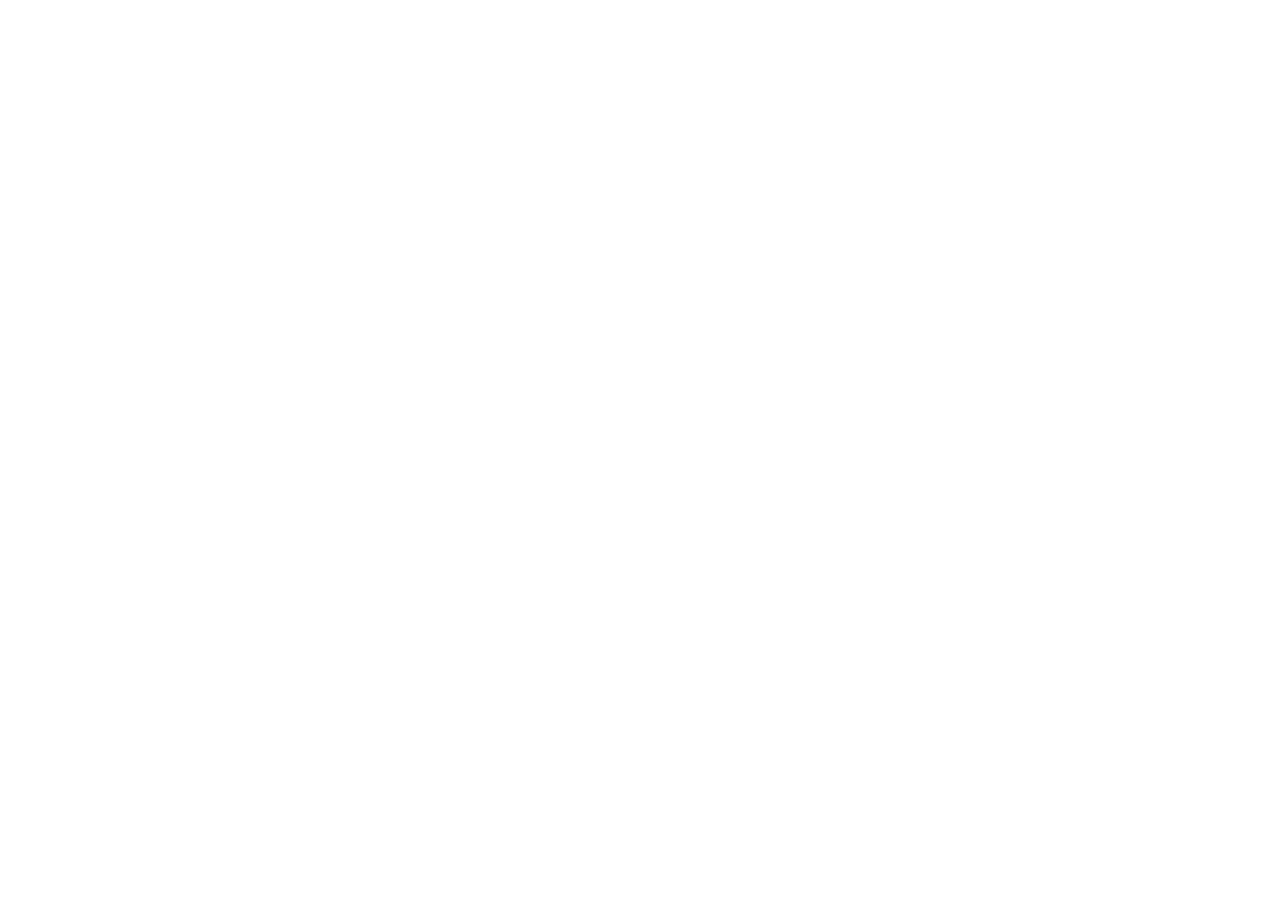
==== index.html @ 76082931 "init project" ====
<!DOCTYPE html>
<html lang="en">
<head>
    <meta charset="UTF-8">
    <meta http-equiv="X-UA-Compatible" content="IE=edge">
    <meta name="viewport" content="width=device-width, initial-scale=1.0">
    <title>Document</title>
</head>
<body>
    
</body>
</html>
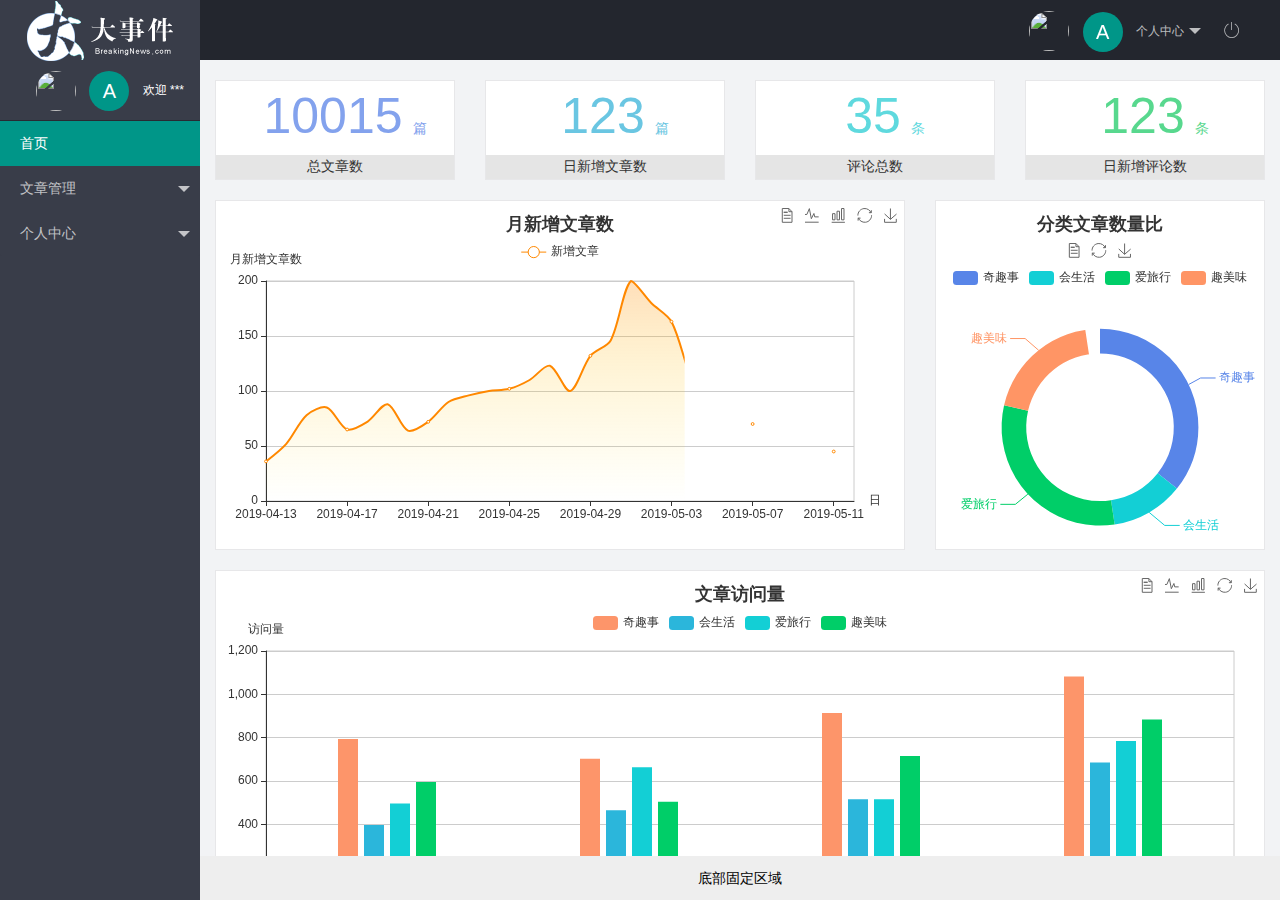
==== commit e62275a7: "完成了主页功能" ====
--- a/index.html
+++ b/index.html
@@ -5,8 +5,105 @@
     <meta http-equiv="X-UA-Compatible" content="IE=edge">
     <meta name="viewport" content="width=device-width, initial-scale=1.0">
     <title>Document</title>
+    <link rel="stylesheet" href="./assets/lib/layui/css/layui.css">
+    <link rel="stylesheet" href="./assets/css/index.css">
+    <link rel="stylesheet" href="./assets/fonts/iconfont.css">
 </head>
 <body>
-    
-</body>
+    <div class="layui-layout layui-layout-admin">
+      <div class="layui-header">
+        <div class="layui-logo layui-hide-xs layui-bg-black">
+            <img src="./assets/images/logo.png" alt="">
+        </div>
+        <!-- 头部区域（可配合layui 已有的水平导航） -->
+        <ul class="layui-nav layui-layout-left">
+            <dl class="layui-nav-child">
+              <dd><a href="">menu 11</a></dd>
+              <dd><a href="">menu 22</a></dd>
+              <dd><a href="">menu 33</a></dd>
+            </dl>
+          </li>
+        </ul>
+        <ul class="layui-nav layui-layout-right">
+          <li class="layui-nav-item layui-hide layui-show-md-inline-block">
+            <a href="javascript:;" class="userinfo">
+                <img src="//tva1.sinaimg.cn/crop.0.0.118.118.180/5db11ff4gw1e77d3nqrv8j203b03cweg.jpg" class="layui-nav-img" />
+                <span class="text-avatar">A</span>
+                个人中心
+              </a>
+            <dl class="layui-nav-child">
+              <dd><a href="">基本资料</a></dd>
+              <dd><a href="">更换头像</a></dd>
+              <dd><a href="">重置密码</a></dd>
+            </dl>
+          </li>
+          <li class="layui-nav-item" lay-header-event="menuRight" lay-unselect>
+            <a href="javascript:;" id="tuichu">
+              <i class="iconfont icon-tuichu"></i>
+            </a>
+          </li>
+        </ul>
+      </div>
+      
+      <div class="layui-side layui-bg-black">
+        <div class="layui-side-scroll">
+            <div class="userinfo">
+                <img src="//tva1.sinaimg.cn/crop.0.0.118.118.180/5db11ff4gw1e77d3nqrv8j203b03cweg.jpg" class="layui-nav-img" />
+                <span class="text-avatar">A</span>
+                <span id="welcome">欢迎 ***</span>
+            </div>
+          <!-- 左侧导航区域（可配合layui已有的垂直导航） -->
+          <ul class="layui-nav layui-nav-tree" lay-shrink="all">
+            <li class="layui-nav-item layui-nav-itemed">
+            <li class="layui-nav-item layui-this"><a href="./home/dashboard.html" target="fm">首页</a></li>
+            </li>
+            <li class="layui-nav-item">
+              <a href="javascript:;">文章管理</a>
+              <dl class="layui-nav-child">
+                <dd><a href="javascript:;"><i class="layui-icon layui-icon-form
+                    "></i> 文章类别</a></dd>
+                <dd><a href="javascript:;"><i class="layui-icon layui-icon-list"></i> 文章列表</a></dd>
+                <dd><a href="javascript:;"><i class="layui-icon layui-icon-release
+                    "></i> 发布文章</a></dd>
+              </dl>
+            </li>
+            <li class="layui-nav-item">
+                <a href="javascript:;">个人中心</a>
+                <dl class="layui-nav-child">
+                  <dd><a href="javascript:;"><i class="layui-icon layui-icon-table
+                    "></i> 基本资料</a></dd>
+                  <dd><a href="javascript:;"><i class="layui-icon layui-icon-face-smile
+                    "></i> 更换头像</a></dd>
+                  <dd><a href="javascript:;"><i class="layui-icon layui-icon-rate-solid
+                    "></i> 重置密码</a></dd>
+                </dl>
+              </li>
+          </ul>
+        </div>
+      </div>
+      
+      <div class="layui-body">
+        <!-- 内容主体区域 -->
+        <iframe name="fm" src="/home/dashboard.html" frameborder="0"></iframe>
+      </div>
+      
+      <div class="layui-footer">
+        <!-- 底部固定区域 -->
+        底部固定区域
+      </div>
+    </div>
+    <script src="./assets/lib/layui/layui.all.js"></script>
+    <script>
+    //JS 
+    layui.use(['element', 'layer', 'util'], function(){
+      var element = layui.element
+      ,layer = layui.layer
+      ,util = layui.util
+      ,$ = layui.$;
+    });
+    </script>
+    <script src="./assets/lib/jquery.js"></script>
+    <script src="./assets/js/baseapi.js"></script>
+    <script src="./assets/js/index.js"></script>
+    </body>
 </html>--- a/assets/lib/layui/css/layui.css
+++ b/assets/lib/layui/css/layui.css
@@ -0,0 +1,5573 @@
+/** layui-v2.5.5 MIT License By https://www.layui.com */
+.layui-inline,
+img {
+    display: inline-block;
+    vertical-align: middle
+}
+
+h1,
+h2,
+h3,
+h4,
+h5,
+h6 {
+    font-weight: 400
+}
+
+.layui-edge,
+.layui-header,
+.layui-inline,
+.layui-main {
+    position: relative
+}
+
+.layui-body,
+.layui-edge,
+.layui-elip {
+    overflow: hidden
+}
+
+.layui-btn,
+.layui-edge,
+.layui-inline,
+img {
+    vertical-align: middle
+}
+
+.layui-btn,
+.layui-disabled,
+.layui-icon,
+.layui-unselect {
+    -moz-user-select: none;
+    -webkit-user-select: none;
+    -ms-user-select: none
+}
+
+.layui-elip,
+.layui-form-checkbox span,
+.layui-form-pane .layui-form-label {
+    text-overflow: ellipsis;
+    white-space: nowrap
+}
+
+.layui-breadcrumb,
+.layui-tree-btnGroup {
+    visibility: hidden
+}
+
+blockquote,
+body,
+button,
+dd,
+div,
+dl,
+dt,
+form,
+h1,
+h2,
+h3,
+h4,
+h5,
+h6,
+input,
+li,
+ol,
+p,
+pre,
+td,
+textarea,
+th,
+ul {
+    margin: 0;
+    padding: 0;
+    -webkit-tap-highlight-color: rgba(0, 0, 0, 0)
+}
+
+a:active,
+a:hover {
+    outline: 0
+}
+
+img {
+    border: none
+}
+
+li {
+    list-style: none
+}
+
+table {
+    border-collapse: collapse;
+    border-spacing: 0
+}
+
+h4,
+h5,
+h6 {
+    font-size: 100%
+}
+
+button,
+input,
+optgroup,
+option,
+select,
+textarea {
+    font-family: inherit;
+    font-size: inherit;
+    font-style: inherit;
+    font-weight: inherit;
+    outline: 0
+}
+
+pre {
+    white-space: pre-wrap;
+    white-space: -moz-pre-wrap;
+    white-space: -pre-wrap;
+    white-space: -o-pre-wrap;
+    word-wrap: break-word
+}
+
+body {
+    line-height: 24px;
+    font: 14px Helvetica Neue, Helvetica, PingFang SC, Tahoma, Arial, sans-serif
+}
+
+hr {
+    height: 1px;
+    margin: 10px 0;
+    border: 0;
+    clear: both
+}
+
+a {
+    color: #333;
+    text-decoration: none
+}
+
+a:hover {
+    color: #777
+}
+
+a cite {
+    font-style: normal;
+    *cursor: pointer
+}
+
+.layui-border-box,
+.layui-border-box * {
+    box-sizing: border-box
+}
+
+.layui-box,
+.layui-box * {
+    box-sizing: content-box
+}
+
+.layui-clear {
+    clear: both;
+    *zoom: 1
+}
+
+.layui-clear:after {
+    content: '\20';
+    clear: both;
+    *zoom: 1;
+    display: block;
+    height: 0
+}
+
+.layui-inline {
+    *display: inline;
+    *zoom: 1
+}
+
+.layui-edge {
+    display: inline-block;
+    width: 0;
+    height: 0;
+    border-width: 6px;
+    border-style: dashed;
+    border-color: transparent
+}
+
+.layui-edge-top {
+    top: -4px;
+    border-bottom-color: #999;
+    border-bottom-style: solid
+}
+
+.layui-edge-right {
+    border-left-color: #999;
+    border-left-style: solid
+}
+
+.layui-edge-bottom {
+    top: 2px;
+    border-top-color: #999;
+    border-top-style: solid
+}
+
+.layui-edge-left {
+    border-right-color: #999;
+    border-right-style: solid
+}
+
+.layui-disabled,
+.layui-disabled:hover {
+    color: #d2d2d2 !important;
+    cursor: not-allowed !important
+}
+
+.layui-circle {
+    border-radius: 100%
+}
+
+.layui-show {
+    display: block !important
+}
+
+.layui-hide {
+    display: none !important
+}
+
+@font-face {
+    font-family: layui-icon;
+    src: url(../font/iconfont.eot?v=250);
+    src: url(../font/iconfont.eot?v=250#iefix) format('embedded-opentype'), url(../font/iconfont.woff2?v=250) format('woff2'), url(../font/iconfont.woff?v=250) format('woff'), url(../font/iconfont.ttf?v=250) format('truetype'), url(../font/iconfont.svg?v=250#layui-icon) format('svg')
+}
+
+.layui-icon {
+    font-family: layui-icon !important;
+    font-size: 16px;
+    font-style: normal;
+    -webkit-font-smoothing: antialiased;
+    -moz-osx-font-smoothing: grayscale
+}
+
+.layui-icon-reply-fill:before {
+    content: "\e611"
+}
+
+.layui-icon-set-fill:before {
+    content: "\e614"
+}
+
+.layui-icon-menu-fill:before {
+    content: "\e60f"
+}
+
+.layui-icon-search:before {
+    content: "\e615"
+}
+
+.layui-icon-share:before {
+    content: "\e641"
+}
+
+.layui-icon-set-sm:before {
+    content: "\e620"
+}
+
+.layui-icon-engine:before {
+    content: "\e628"
+}
+
+.layui-icon-close:before {
+    content: "\1006"
+}
+
+.layui-icon-close-fill:before {
+    content: "\1007"
+}
+
+.layui-icon-chart-screen:before {
+    content: "\e629"
+}
+
+.layui-icon-star:before {
+    content: "\e600"
+}
+
+.layui-icon-circle-dot:before {
+    content: "\e617"
+}
+
+.layui-icon-chat:before {
+    content: "\e606"
+}
+
+.layui-icon-release:before {
+    content: "\e609"
+}
+
+.layui-icon-list:before {
+    content: "\e60a"
+}
+
+.layui-icon-chart:before {
+    content: "\e62c"
+}
+
+.layui-icon-ok-circle:before {
+    content: "\1005"
+}
+
+.layui-icon-layim-theme:before {
+    content: "\e61b"
+}
+
+.layui-icon-table:before {
+    content: "\e62d"
+}
+
+.layui-icon-right:before {
+    content: "\e602"
+}
+
+.layui-icon-left:before {
+    content: "\e603"
+}
+
+.layui-icon-cart-simple:before {
+    content: "\e698"
+}
+
+.layui-icon-face-cry:before {
+    content: "\e69c"
+}
+
+.layui-icon-face-smile:before {
+    content: "\e6af"
+}
+
+.layui-icon-survey:before {
+    content: "\e6b2"
+}
+
+.layui-icon-tree:before {
+    content: "\e62e"
+}
+
+.layui-icon-upload-circle:before {
+    content: "\e62f"
+}
+
+.layui-icon-add-circle:before {
+    content: "\e61f"
+}
+
+.layui-icon-download-circle:before {
+    content: "\e601"
+}
+
+.layui-icon-templeate-1:before {
+    content: "\e630"
+}
+
+.layui-icon-util:before {
+    content: "\e631"
+}
+
+.layui-icon-face-surprised:before {
+    content: "\e664"
+}
+
+.layui-icon-edit:before {
+    content: "\e642"
+}
+
+.layui-icon-speaker:before {
+    content: "\e645"
+}
+
+.layui-icon-down:before {
+    content: "\e61a"
+}
+
+.layui-icon-file:before {
+    content: "\e621"
+}
+
+.layui-icon-layouts:before {
+    content: "\e632"
+}
+
+.layui-icon-rate-half:before {
+    content: "\e6c9"
+}
+
+.layui-icon-add-circle-fine:before {
+    content: "\e608"
+}
+
+.layui-icon-prev-circle:before {
+    content: "\e633"
+}
+
+.layui-icon-read:before {
+    content: "\e705"
+}
+
+.layui-icon-404:before {
+    content: "\e61c"
+}
+
+.layui-icon-carousel:before {
+    content: "\e634"
+}
+
+.layui-icon-help:before {
+    content: "\e607"
+}
+
+.layui-icon-code-circle:before {
+    content: "\e635"
+}
+
+.layui-icon-water:before {
+    content: "\e636"
+}
+
+.layui-icon-username:before {
+    content: "\e66f"
+}
+
+.layui-icon-find-fill:before {
+    content: "\e670"
+}
+
+.layui-icon-about:before {
+    content: "\e60b"
+}
+
+.layui-icon-location:before {
+    content: "\e715"
+}
+
+.layui-icon-up:before {
+    content: "\e619"
+}
+
+.layui-icon-pause:before {
+    content: "\e651"
+}
+
+.layui-icon-date:before {
+    content: "\e637"
+}
+
+.layui-icon-layim-uploadfile:before {
+    content: "\e61d"
+}
+
+.layui-icon-delete:before {
+    content: "\e640"
+}
+
+.layui-icon-play:before {
+    content: "\e652"
+}
+
+.layui-icon-top:before {
+    content: "\e604"
+}
+
+.layui-icon-friends:before {
+    content: "\e612"
+}
+
+.layui-icon-refresh-3:before {
+    content: "\e9aa"
+}
+
+.layui-icon-ok:before {
+    content: "\e605"
+}
+
+.layui-icon-layer:before {
+    content: "\e638"
+}
+
+.layui-icon-face-smile-fine:before {
+    content: "\e60c"
+}
+
+.layui-icon-dollar:before {
+    content: "\e659"
+}
+
+.layui-icon-group:before {
+    content: "\e613"
+}
+
+.layui-icon-layim-download:before {
+    content: "\e61e"
+}
+
+.layui-icon-picture-fine:before {
+    content: "\e60d"
+}
+
+.layui-icon-link:before {
+    content: "\e64c"
+}
+
+.layui-icon-diamond:before {
+    content: "\e735"
+}
+
+.layui-icon-log:before {
+    content: "\e60e"
+}
+
+.layui-icon-rate-solid:before {
+    content: "\e67a"
+}
+
+.layui-icon-fonts-del:before {
+    content: "\e64f"
+}
+
+.layui-icon-unlink:before {
+    content: "\e64d"
+}
+
+.layui-icon-fonts-clear:before {
+    content: "\e639"
+}
+
+.layui-icon-triangle-r:before {
+    content: "\e623"
+}
+
+.layui-icon-circle:before {
+    content: "\e63f"
+}
+
+.layui-icon-radio:before {
+    content: "\e643"
+}
+
+.layui-icon-align-center:before {
+    content: "\e647"
+}
+
+.layui-icon-align-right:before {
+    content: "\e648"
+}
+
+.layui-icon-align-left:before {
+    content: "\e649"
+}
+
+.layui-icon-loading-1:before {
+    content: "\e63e"
+}
+
+.layui-icon-return:before {
+    content: "\e65c"
+}
+
+.layui-icon-fonts-strong:before {
+    content: "\e62b"
+}
+
+.layui-icon-upload:before {
+    content: "\e67c"
+}
+
+.layui-icon-dialogue:before {
+    content: "\e63a"
+}
+
+.layui-icon-video:before {
+    content: "\e6ed"
+}
+
+.layui-icon-headset:before {
+    content: "\e6fc"
+}
+
+.layui-icon-cellphone-fine:before {
+    content: "\e63b"
+}
+
+.layui-icon-add-1:before {
+    content: "\e654"
+}
+
+.layui-icon-face-smile-b:before {
+    content: "\e650"
+}
+
+.layui-icon-fonts-html:before {
+    content: "\e64b"
+}
+
+.layui-icon-form:before {
+    content: "\e63c"
+}
+
+.layui-icon-cart:before {
+    content: "\e657"
+}
+
+.layui-icon-camera-fill:before {
+    content: "\e65d"
+}
+
+.layui-icon-tabs:before {
+    content: "\e62a"
+}
+
+.layui-icon-fonts-code:before {
+    content: "\e64e"
+}
+
+.layui-icon-fire:before {
+    content: "\e756"
+}
+
+.layui-icon-set:before {
+    content: "\e716"
+}
+
+.layui-icon-fonts-u:before {
+    content: "\e646"
+}
+
+.layui-icon-triangle-d:before {
+    content: "\e625"
+}
+
+.layui-icon-tips:before {
+    content: "\e702"
+}
+
+.layui-icon-picture:before {
+    content: "\e64a"
+}
+
+.layui-icon-more-vertical:before {
+    content: "\e671"
+}
+
+.layui-icon-flag:before {
+    content: "\e66c"
+}
+
+.layui-icon-loading:before {
+    content: "\e63d"
+}
+
+.layui-icon-fonts-i:before {
+    content: "\e644"
+}
+
+.layui-icon-refresh-1:before {
+    content: "\e666"
+}
+
+.layui-icon-rmb:before {
+    content: "\e65e"
+}
+
+.layui-icon-home:before {
+    content: "\e68e"
+}
+
+.layui-icon-user:before {
+    content: "\e770"
+}
+
+.layui-icon-notice:before {
+    content: "\e667"
+}
+
+.layui-icon-login-weibo:before {
+    content: "\e675"
+}
+
+.layui-icon-voice:before {
+    content: "\e688"
+}
+
+.layui-icon-upload-drag:before {
+    content: "\e681"
+}
+
+.layui-icon-login-qq:before {
+    content: "\e676"
+}
+
+.layui-icon-snowflake:before {
+    content: "\e6b1"
+}
+
+.layui-icon-file-b:before {
+    content: "\e655"
+}
+
+.layui-icon-template:before {
+    content: "\e663"
+}
+
+.layui-icon-auz:before {
+    content: "\e672"
+}
+
+.layui-icon-console:before {
+    content: "\e665"
+}
+
+.layui-icon-app:before {
+    content: "\e653"
+}
+
+.layui-icon-prev:before {
+    content: "\e65a"
+}
+
+.layui-icon-website:before {
+    content: "\e7ae"
+}
+
+.layui-icon-next:before {
+    content: "\e65b"
+}
+
+.layui-icon-component:before {
+    content: "\e857"
+}
+
+.layui-icon-more:before {
+    content: "\e65f"
+}
+
+.layui-icon-login-wechat:before {
+    content: "\e677"
+}
+
+.layui-icon-shrink-right:before {
+    content: "\e668"
+}
+
+.layui-icon-spread-left:before {
+    content: "\e66b"
+}
+
+.layui-icon-camera:before {
+    content: "\e660"
+}
+
+.layui-icon-note:before {
+    content: "\e66e"
+}
+
+.layui-icon-refresh:before {
+    content: "\e669"
+}
+
+.layui-icon-female:before {
+    content: "\e661"
+}
+
+.layui-icon-male:before {
+    content: "\e662"
+}
+
+.layui-icon-password:before {
+    content: "\e673"
+}
+
+.layui-icon-senior:before {
+    content: "\e674"
+}
+
+.layui-icon-theme:before {
+    content: "\e66a"
+}
+
+.layui-icon-tread:before {
+    content: "\e6c5"
+}
+
+.layui-icon-praise:before {
+    content: "\e6c6"
+}
+
+.layui-icon-star-fill:before {
+    content: "\e658"
+}
+
+.layui-icon-rate:before {
+    content: "\e67b"
+}
+
+.layui-icon-template-1:before {
+    content: "\e656"
+}
+
+.layui-icon-vercode:before {
+    content: "\e679"
+}
+
+.layui-icon-cellphone:before {
+    content: "\e678"
+}
+
+.layui-icon-screen-full:before {
+    content: "\e622"
+}
+
+.layui-icon-screen-restore:before {
+    content: "\e758"
+}
+
+.layui-icon-cols:before {
+    content: "\e610"
+}
+
+.layui-icon-export:before {
+    content: "\e67d"
+}
+
+.layui-icon-print:before {
+    content: "\e66d"
+}
+
+.layui-icon-slider:before {
+    content: "\e714"
+}
+
+.layui-icon-addition:before {
+    content: "\e624"
+}
+
+.layui-icon-subtraction:before {
+    content: "\e67e"
+}
+
+.layui-icon-service:before {
+    content: "\e626"
+}
+
+.layui-icon-transfer:before {
+    content: "\e691"
+}
+
+.layui-main {
+    width: 1140px;
+    margin: 0 auto
+}
+
+.layui-header {
+    z-index: 1000;
+    height: 60px
+}
+
+.layui-header a:hover {
+    transition: all .5s;
+    -webkit-transition: all .5s
+}
+
+.layui-side {
+    position: fixed;
+    left: 0;
+    top: 0;
+    bottom: 0;
+    z-index: 999;
+    width: 200px;
+    overflow-x: hidden
+}
+
+.layui-side-scroll {
+    position: relative;
+    width: 220px;
+    height: 100%;
+    overflow-x: hidden
+}
+
+.layui-body {
+    position: absolute;
+    left: 200px;
+    right: 0;
+    top: 0;
+    bottom: 0;
+    z-index: 998;
+    width: auto;
+    overflow-y: auto;
+    box-sizing: border-box
+}
+
+.layui-layout-body {
+    overflow: hidden
+}
+
+.layui-layout-admin .layui-header {
+    background-color: #23262E
+}
+
+.layui-layout-admin .layui-side {
+    top: 60px;
+    width: 200px;
+    overflow-x: hidden
+}
+
+.layui-layout-admin .layui-body {
+    position: fixed;
+    top: 60px;
+    bottom: 44px
+}
+
+.layui-layout-admin .layui-main {
+    width: auto;
+    margin: 0 15px
+}
+
+.layui-layout-admin .layui-footer {
+    position: fixed;
+    left: 200px;
+    right: 0;
+    bottom: 0;
+    height: 44px;
+    line-height: 44px;
+    padding: 0 15px;
+    background-color: #eee
+}
+
+.layui-layout-admin .layui-logo {
+    position: absolute;
+    left: 0;
+    top: 0;
+    width: 200px;
+    height: 100%;
+    line-height: 60px;
+    text-align: center;
+    color: #009688;
+    font-size: 16px
+}
+
+.layui-layout-admin .layui-header .layui-nav {
+    background: 0 0
+}
+
+.layui-layout-left {
+    position: absolute !important;
+    left: 200px;
+    top: 0
+}
+
+.layui-layout-right {
+    position: absolute !important;
+    right: 0;
+    top: 0
+}
+
+.layui-container {
+    position: relative;
+    margin: 0 auto;
+    padding: 0 15px;
+    box-sizing: border-box
+}
+
+.layui-fluid {
+    position: relative;
+    margin: 0 auto;
+    padding: 0 15px
+}
+
+.layui-row:after,
+.layui-row:before {
+    content: '';
+    display: block;
+    clear: both
+}
+
+.layui-col-lg1,
+.layui-col-lg10,
+.layui-col-lg11,
+.layui-col-lg12,
+.layui-col-lg2,
+.layui-col-lg3,
+.layui-col-lg4,
+.layui-col-lg5,
+.layui-col-lg6,
+.layui-col-lg7,
+.layui-col-lg8,
+.layui-col-lg9,
+.layui-col-md1,
+.layui-col-md10,
+.layui-col-md11,
+.layui-col-md12,
+.layui-col-md2,
+.layui-col-md3,
+.layui-col-md4,
+.layui-col-md5,
+.layui-col-md6,
+.layui-col-md7,
+.layui-col-md8,
+.layui-col-md9,
+.layui-col-sm1,
+.layui-col-sm10,
+.layui-col-sm11,
+.layui-col-sm12,
+.layui-col-sm2,
+.layui-col-sm3,
+.layui-col-sm4,
+.layui-col-sm5,
+.layui-col-sm6,
+.layui-col-sm7,
+.layui-col-sm8,
+.layui-col-sm9,
+.layui-col-xs1,
+.layui-col-xs10,
+.layui-col-xs11,
+.layui-col-xs12,
+.layui-col-xs2,
+.layui-col-xs3,
+.layui-col-xs4,
+.layui-col-xs5,
+.layui-col-xs6,
+.layui-col-xs7,
+.layui-col-xs8,
+.layui-col-xs9 {
+    position: relative;
+    display: block;
+    box-sizing: border-box
+}
+
+.layui-col-xs1,
+.layui-col-xs10,
+.layui-col-xs11,
+.layui-col-xs12,
+.layui-col-xs2,
+.layui-col-xs3,
+.layui-col-xs4,
+.layui-col-xs5,
+.layui-col-xs6,
+.layui-col-xs7,
+.layui-col-xs8,
+.layui-col-xs9 {
+    float: left
+}
+
+.layui-col-xs1 {
+    width: 8.33333333%
+}
+
+.layui-col-xs2 {
+    width: 16.66666667%
+}
+
+.layui-col-xs3 {
+    width: 25%
+}
+
+.layui-col-xs4 {
+    width: 33.33333333%
+}
+
+.layui-col-xs5 {
+    width: 41.66666667%
+}
+
+.layui-col-xs6 {
+    width: 50%
+}
+
+.layui-col-xs7 {
+    width: 58.33333333%
+}
+
+.layui-col-xs8 {
+    width: 66.66666667%
+}
+
+.layui-col-xs9 {
+    width: 75%
+}
+
+.layui-col-xs10 {
+    width: 83.33333333%
+}
+
+.layui-col-xs11 {
+    width: 91.66666667%
+}
+
+.layui-col-xs12 {
+    width: 100%
+}
+
+.layui-col-xs-offset1 {
+    margin-left: 8.33333333%
+}
+
+.layui-col-xs-offset2 {
+    margin-left: 16.66666667%
+}
+
+.layui-col-xs-offset3 {
+    margin-left: 25%
+}
+
+.layui-col-xs-offset4 {
+    margin-left: 33.33333333%
+}
+
+.layui-col-xs-offset5 {
+    margin-left: 41.66666667%
+}
+
+.layui-col-xs-offset6 {
+    margin-left: 50%
+}
+
+.layui-col-xs-offset7 {
+    margin-left: 58.33333333%
+}
+
+.layui-col-xs-offset8 {
+    margin-left: 66.66666667%
+}
+
+.layui-col-xs-offset9 {
+    margin-left: 75%
+}
+
+.layui-col-xs-offset10 {
+    margin-left: 83.33333333%
+}
+
+.layui-col-xs-offset11 {
+    margin-left: 91.66666667%
+}
+
+.layui-col-xs-offset12 {
+    margin-left: 100%
+}
+
+@media screen and (max-width:768px) {
+    .layui-hide-xs {
+        display: none !important
+    }
+
+    .layui-show-xs-block {
+        display: block !important
+    }
+
+    .layui-show-xs-inline {
+        display: inline !important
+    }
+
+    .layui-show-xs-inline-block {
+        display: inline-block !important
+    }
+}
+
+@media screen and (min-width:768px) {
+    .layui-container {
+        width: 750px
+    }
+
+    .layui-hide-sm {
+        display: none !important
+    }
+
+    .layui-show-sm-block {
+        display: block !important
+    }
+
+    .layui-show-sm-inline {
+        display: inline !important
+    }
+
+    .layui-show-sm-inline-block {
+        display: inline-block !important
+    }
+
+    .layui-col-sm1,
+    .layui-col-sm10,
+    .layui-col-sm11,
+    .layui-col-sm12,
+    .layui-col-sm2,
+    .layui-col-sm3,
+    .layui-col-sm4,
+    .layui-col-sm5,
+    .layui-col-sm6,
+    .layui-col-sm7,
+    .layui-col-sm8,
+    .layui-col-sm9 {
+        float: left
+    }
+
+    .layui-col-sm1 {
+        width: 8.33333333%
+    }
+
+    .layui-col-sm2 {
+        width: 16.66666667%
+    }
+
+    .layui-col-sm3 {
+        width: 25%
+    }
+
+    .layui-col-sm4 {
+        width: 33.33333333%
+    }
+
+    .layui-col-sm5 {
+        width: 41.66666667%
+    }
+
+    .layui-col-sm6 {
+        width: 50%
+    }
+
+    .layui-col-sm7 {
+        width: 58.33333333%
+    }
+
+    .layui-col-sm8 {
+        width: 66.66666667%
+    }
+
+    .layui-col-sm9 {
+        width: 75%
+    }
+
+    .layui-col-sm10 {
+        width: 83.33333333%
+    }
+
+    .layui-col-sm11 {
+        width: 91.66666667%
+    }
+
+    .layui-col-sm12 {
+        width: 100%
+    }
+
+    .layui-col-sm-offset1 {
+        margin-left: 8.33333333%
+    }
+
+    .layui-col-sm-offset2 {
+        margin-left: 16.66666667%
+    }
+
+    .layui-col-sm-offset3 {
+        margin-left: 25%
+    }
+
+    .layui-col-sm-offset4 {
+        margin-left: 33.33333333%
+    }
+
+    .layui-col-sm-offset5 {
+        margin-left: 41.66666667%
+    }
+
+    .layui-col-sm-offset6 {
+        margin-left: 50%
+    }
+
+    .layui-col-sm-offset7 {
+        margin-left: 58.33333333%
+    }
+
+    .layui-col-sm-offset8 {
+        margin-left: 66.66666667%
+    }
+
+    .layui-col-sm-offset9 {
+        margin-left: 75%
+    }
+
+    .layui-col-sm-offset10 {
+        margin-left: 83.33333333%
+    }
+
+    .layui-col-sm-offset11 {
+        margin-left: 91.66666667%
+    }
+
+    .layui-col-sm-offset12 {
+        margin-left: 100%
+    }
+}
+
+@media screen and (min-width:992px) {
+    .layui-container {
+        width: 970px
+    }
+
+    .layui-hide-md {
+        display: none !important
+    }
+
+    .layui-show-md-block {
+        display: block !important
+    }
+
+    .layui-show-md-inline {
+        display: inline !important
+    }
+
+    .layui-show-md-inline-block {
+        display: inline-block !important
+    }
+
+    .layui-col-md1,
+    .layui-col-md10,
+    .layui-col-md11,
+    .layui-col-md12,
+    .layui-col-md2,
+    .layui-col-md3,
+    .layui-col-md4,
+    .layui-col-md5,
+    .layui-col-md6,
+    .layui-col-md7,
+    .layui-col-md8,
+    .layui-col-md9 {
+        float: left
+    }
+
+    .layui-col-md1 {
+        width: 8.33333333%
+    }
+
+    .layui-col-md2 {
+        width: 16.66666667%
+    }
+
+    .layui-col-md3 {
+        width: 25%
+    }
+
+    .layui-col-md4 {
+        width: 33.33333333%
+    }
+
+    .layui-col-md5 {
+        width: 41.66666667%
+    }
+
+    .layui-col-md6 {
+        width: 50%
+    }
+
+    .layui-col-md7 {
+        width: 58.33333333%
+    }
+
+    .layui-col-md8 {
+        width: 66.66666667%
+    }
+
+    .layui-col-md9 {
+        width: 75%
+    }
+
+    .layui-col-md10 {
+        width: 83.33333333%
+    }
+
+    .layui-col-md11 {
+        width: 91.66666667%
+    }
+
+    .layui-col-md12 {
+        width: 100%
+    }
+
+    .layui-col-md-offset1 {
+        margin-left: 8.33333333%
+    }
+
+    .layui-col-md-offset2 {
+        margin-left: 16.66666667%
+    }
+
+    .layui-col-md-offset3 {
+        margin-left: 25%
+    }
+
+    .layui-col-md-offset4 {
+        margin-left: 33.33333333%
+    }
+
+    .layui-col-md-offset5 {
+        margin-left: 41.66666667%
+    }
+
+    .layui-col-md-offset6 {
+        margin-left: 50%
+    }
+
+    .layui-col-md-offset7 {
+        margin-left: 58.33333333%
+    }
+
+    .layui-col-md-offset8 {
+        margin-left: 66.66666667%
+    }
+
+    .layui-col-md-offset9 {
+        margin-left: 75%
+    }
+
+    .layui-col-md-offset10 {
+        margin-left: 83.33333333%
+    }
+
+    .layui-col-md-offset11 {
+        margin-left: 91.66666667%
+    }
+
+    .layui-col-md-offset12 {
+        margin-left: 100%
+    }
+}
+
+@media screen and (min-width:1200px) {
+    .layui-container {
+        width: 1170px
+    }
+
+    .layui-hide-lg {
+        display: none !important
+    }
+
+    .layui-show-lg-block {
+        display: block !important
+    }
+
+    .layui-show-lg-inline {
+        display: inline !important
+    }
+
+    .layui-show-lg-inline-block {
+        display: inline-block !important
+    }
+
+    .layui-col-lg1,
+    .layui-col-lg10,
+    .layui-col-lg11,
+    .layui-col-lg12,
+    .layui-col-lg2,
+    .layui-col-lg3,
+    .layui-col-lg4,
+    .layui-col-lg5,
+    .layui-col-lg6,
+    .layui-col-lg7,
+    .layui-col-lg8,
+    .layui-col-lg9 {
+        float: left
+    }
+
+    .layui-col-lg1 {
+        width: 8.33333333%
+    }
+
+    .layui-col-lg2 {
+        width: 16.66666667%
+    }
+
+    .layui-col-lg3 {
+        width: 25%
+    }
+
+    .layui-col-lg4 {
+        width: 33.33333333%
+    }
+
+    .layui-col-lg5 {
+        width: 41.66666667%
+    }
+
+    .layui-col-lg6 {
+        width: 50%
+    }
+
+    .layui-col-lg7 {
+        width: 58.33333333%
+    }
+
+    .layui-col-lg8 {
+        width: 66.66666667%
+    }
+
+    .layui-col-lg9 {
+        width: 75%
+    }
+
+    .layui-col-lg10 {
+        width: 83.33333333%
+    }
+
+    .layui-col-lg11 {
+        width: 91.66666667%
+    }
+
+    .layui-col-lg12 {
+        width: 100%
+    }
+
+    .layui-col-lg-offset1 {
+        margin-left: 8.33333333%
+    }
+
+    .layui-col-lg-offset2 {
+        margin-left: 16.66666667%
+    }
+
+    .layui-col-lg-offset3 {
+        margin-left: 25%
+    }
+
+    .layui-col-lg-offset4 {
+        margin-left: 33.33333333%
+    }
+
+    .layui-col-lg-offset5 {
+        margin-left: 41.66666667%
+    }
+
+    .layui-col-lg-offset6 {
+        margin-left: 50%
+    }
+
+    .layui-col-lg-offset7 {
+        margin-left: 58.33333333%
+    }
+
+    .layui-col-lg-offset8 {
+        margin-left: 66.66666667%
+    }
+
+    .layui-col-lg-offset9 {
+        margin-left: 75%
+    }
+
+    .layui-col-lg-offset10 {
+        margin-left: 83.33333333%
+    }
+
+    .layui-col-lg-offset11 {
+        margin-left: 91.66666667%
+    }
+
+    .layui-col-lg-offset12 {
+        margin-left: 100%
+    }
+}
+
+.layui-col-space1 {
+    margin: -.5px
+}
+
+.layui-col-space1>* {
+    padding: .5px
+}
+
+.layui-col-space3 {
+    margin: -1.5px
+}
+
+.layui-col-space3>* {
+    padding: 1.5px
+}
+
+.layui-col-space5 {
+    margin: -2.5px
+}
+
+.layui-col-space5>* {
+    padding: 2.5px
+}
+
+.layui-col-space8 {
+    margin: -3.5px
+}
+
+.layui-col-space8>* {
+    padding: 3.5px
+}
+
+.layui-col-space10 {
+    margin: -5px
+}
+
+.layui-col-space10>* {
+    padding: 5px
+}
+
+.layui-col-space12 {
+    margin: -6px
+}
+
+.layui-col-space12>* {
+    padding: 6px
+}
+
+.layui-col-space15 {
+    margin: -7.5px
+}
+
+.layui-col-space15>* {
+    padding: 7.5px
+}
+
+.layui-col-space18 {
+    margin: -9px
+}
+
+.layui-col-space18>* {
+    padding: 9px
+}
+
+.layui-col-space20 {
+    margin: -10px
+}
+
+.layui-col-space20>* {
+    padding: 10px
+}
+
+.layui-col-space22 {
+    margin: -11px
+}
+
+.layui-col-space22>* {
+    padding: 11px
+}
+
+.layui-col-space25 {
+    margin: -12.5px
+}
+
+.layui-col-space25>* {
+    padding: 12.5px
+}
+
+.layui-col-space30 {
+    margin: -15px
+}
+
+.layui-col-space30>* {
+    padding: 15px
+}
+
+.layui-btn,
+.layui-input,
+.layui-select,
+.layui-textarea,
+.layui-upload-button {
+    outline: 0;
+    -webkit-appearance: none;
+    transition: all .3s;
+    -webkit-transition: all .3s;
+    box-sizing: border-box
+}
+
+.layui-elem-quote {
+    margin-bottom: 10px;
+    padding: 15px;
+    line-height: 22px;
+    border-left: 5px solid #009688;
+    border-radius: 0 2px 2px 0;
+    background-color: #f2f2f2
+}
+
+.layui-quote-nm {
+    border-style: solid;
+    border-width: 1px 1px 1px 5px;
+    background: 0 0
+}
+
+.layui-elem-field {
+    margin-bottom: 10px;
+    padding: 0;
+    border-width: 1px;
+    border-style: solid
+}
+
+.layui-elem-field legend {
+    margin-left: 20px;
+    padding: 0 10px;
+    font-size: 20px;
+    font-weight: 300
+}
+
+.layui-field-title {
+    margin: 10px 0 20px;
+    border-width: 1px 0 0
+}
+
+.layui-field-box {
+    padding: 10px 15px
+}
+
+.layui-field-title .layui-field-box {
+    padding: 10px 0
+}
+
+.layui-progress {
+    position: relative;
+    height: 6px;
+    border-radius: 20px;
+    background-color: #e2e2e2
+}
+
+.layui-progress-bar {
+    position: absolute;
+    left: 0;
+    top: 0;
+    width: 0;
+    max-width: 100%;
+    height: 6px;
+    border-radius: 20px;
+    text-align: right;
+    background-color: #5FB878;
+    transition: all .3s;
+    -webkit-transition: all .3s
+}
+
+.layui-progress-big,
+.layui-progress-big .layui-progress-bar {
+    height: 18px;
+    line-height: 18px
+}
+
+.layui-progress-text {
+    position: relative;
+    top: -20px;
+    line-height: 18px;
+    font-size: 12px;
+    color: #666
+}
+
+.layui-progress-big .layui-progress-text {
+    position: static;
+    padding: 0 10px;
+    color: #fff
+}
+
+.layui-collapse {
+    border-width: 1px;
+    border-style: solid;
+    border-radius: 2px
+}
+
+.layui-colla-content,
+.layui-colla-item {
+    border-top-width: 1px;
+    border-top-style: solid
+}
+
+.layui-colla-item:first-child {
+    border-top: none
+}
+
+.layui-colla-title {
+    position: relative;
+    height: 42px;
+    line-height: 42px;
+    padding: 0 15px 0 35px;
+    color: #333;
+    background-color: #f2f2f2;
+    cursor: pointer;
+    font-size: 14px;
+    overflow: hidden
+}
+
+.layui-colla-content {
+    display: none;
+    padding: 10px 15px;
+    line-height: 22px;
+    color: #666
+}
+
+.layui-colla-icon {
+    position: absolute;
+    left: 15px;
+    top: 0;
+    font-size: 14px
+}
+
+.layui-card {
+    margin-bottom: 15px;
+    border-radius: 2px;
+    background-color: #fff;
+    box-shadow: 0 1px 2px 0 rgba(0, 0, 0, .05)
+}
+
+.layui-card:last-child {
+    margin-bottom: 0
+}
+
+.layui-card-header {
+    position: relative;
+    height: 42px;
+    line-height: 42px;
+    padding: 0 15px;
+    border-bottom: 1px solid #f6f6f6;
+    color: #333;
+    border-radius: 2px 2px 0 0;
+    font-size: 14px
+}
+
+.layui-bg-black,
+.layui-bg-blue,
+.layui-bg-cyan,
+.layui-bg-green,
+.layui-bg-orange,
+.layui-bg-red {
+    color: #fff !important
+}
+
+.layui-card-body {
+    position: relative;
+    padding: 10px 15px;
+    line-height: 24px
+}
+
+.layui-card-body[pad15] {
+    padding: 15px
+}
+
+.layui-card-body[pad20] {
+    padding: 20px
+}
+
+.layui-card-body .layui-table {
+    margin: 5px 0
+}
+
+.layui-card .layui-tab {
+    margin: 0
+}
+
+.layui-panel-window {
+    position: relative;
+    padding: 15px;
+    border-radius: 0;
+    border-top: 5px solid #E6E6E6;
+    background-color: #fff
+}
+
+.layui-auxiliar-moving {
+    position: fixed;
+    left: 0;
+    right: 0;
+    top: 0;
+    bottom: 0;
+    width: 100%;
+    height: 100%;
+    background: 0 0;
+    z-index: 9999999999
+}
+
+.layui-form-label,
+.layui-form-mid,
+.layui-form-select,
+.layui-input-block,
+.layui-input-inline,
+.layui-textarea {
+    position: relative
+}
+
+.layui-bg-red {
+    background-color: #FF5722 !important
+}
+
+.layui-bg-orange {
+    background-color: #FFB800 !important
+}
+
+.layui-bg-green {
+    background-color: #009688 !important
+}
+
+.layui-bg-cyan {
+    background-color: #2F4056 !important
+}
+
+.layui-bg-blue {
+    background-color: #1E9FFF !important
+}
+
+.layui-bg-black {
+    background-color: #393D49 !important
+}
+
+.layui-bg-gray {
+    background-color: #eee !important;
+    color: #666 !important
+}
+
+.layui-badge-rim,
+.layui-colla-content,
+.layui-colla-item,
+.layui-collapse,
+.layui-elem-field,
+.layui-form-pane .layui-form-item[pane],
+.layui-form-pane .layui-form-label,
+.layui-input,
+.layui-layedit,
+.layui-layedit-tool,
+.layui-quote-nm,
+.layui-select,
+.layui-tab-bar,
+.layui-tab-card,
+.layui-tab-title,
+.layui-tab-title .layui-this:after,
+.layui-textarea {
+    border-color: #e6e6e6
+}
+
+.layui-timeline-item:before,
+hr {
+    background-color: #e6e6e6
+}
+
+.layui-text {
+    line-height: 22px;
+    font-size: 14px;
+    color: #666
+}
+
+.layui-text h1,
+.layui-text h2,
+.layui-text h3 {
+    font-weight: 500;
+    color: #333
+}
+
+.layui-text h1 {
+    font-size: 30px
+}
+
+.layui-text h2 {
+    font-size: 24px
+}
+
+.layui-text h3 {
+    font-size: 18px
+}
+
+.layui-text a:not(.layui-btn) {
+    color: #01AAED
+}
+
+.layui-text a:not(.layui-btn):hover {
+    text-decoration: underline
+}
+
+.layui-text ul {
+    padding: 5px 0 5px 15px
+}
+
+.layui-text ul li {
+    margin-top: 5px;
+    list-style-type: disc
+}
+
+.layui-text em,
+.layui-word-aux {
+    color: #999 !important;
+    padding: 0 5px !important
+}
+
+.layui-btn {
+    display: inline-block;
+    height: 38px;
+    line-height: 38px;
+    padding: 0 18px;
+    background-color: #009688;
+    color: #fff;
+    white-space: nowrap;
+    text-align: center;
+    font-size: 14px;
+    border: none;
+    border-radius: 2px;
+    cursor: pointer
+}
+
+.layui-btn:hover {
+    opacity: .8;
+    filter: alpha(opacity=80);
+    color: #fff
+}
+
+.layui-btn:active {
+    opacity: 1;
+    filter: alpha(opacity=100)
+}
+
+.layui-btn+.layui-btn {
+    margin-left: 10px
+}
+
+.layui-btn-container {
+    font-size: 0
+}
+
+.layui-btn-container .layui-btn {
+    margin-right: 10px;
+    margin-bottom: 10px
+}
+
+.layui-btn-container .layui-btn+.layui-btn {
+    margin-left: 0
+}
+
+.layui-table .layui-btn-container .layui-btn {
+    margin-bottom: 9px
+}
+
+.layui-btn-radius {
+    border-radius: 100px
+}
+
+.layui-btn .layui-icon {
+    margin-right: 3px;
+    font-size: 18px;
+    vertical-align: bottom;
+    vertical-align: middle\9
+}
+
+.layui-btn-primary {
+    border: 1px solid #C9C9C9;
+    background-color: #fff;
+    color: #555
+}
+
+.layui-btn-primary:hover {
+    border-color: #009688;
+    color: #333
+}
+
+.layui-btn-normal {
+    background-color: #1E9FFF
+}
+
+.layui-btn-warm {
+    background-color: #FFB800
+}
+
+.layui-btn-danger {
+    background-color: #FF5722
+}
+
+.layui-btn-checked {
+    background-color: #5FB878
+}
+
+.layui-btn-disabled,
+.layui-btn-disabled:active,
+.layui-btn-disabled:hover {
+    border: 1px solid #e6e6e6;
+    background-color: #FBFBFB;
+    color: #C9C9C9;
+    cursor: not-allowed;
+    opacity: 1
+}
+
+.layui-btn-lg {
+    height: 44px;
+    line-height: 44px;
+    padding: 0 25px;
+    font-size: 16px
+}
+
+.layui-btn-sm {
+    height: 30px;
+    line-height: 30px;
+    padding: 0 10px;
+    font-size: 12px
+}
+
+.layui-btn-sm i {
+    font-size: 16px !important
+}
+
+.layui-btn-xs {
+    height: 22px;
+    line-height: 22px;
+    padding: 0 5px;
+    font-size: 12px
+}
+
+.layui-btn-xs i {
+    font-size: 14px !important
+}
+
+.layui-btn-group {
+    display: inline-block;
+    vertical-align: middle;
+    font-size: 0
+}
+
+.layui-btn-group .layui-btn {
+    margin-left: 0 !important;
+    margin-right: 0 !important;
+    border-left: 1px solid rgba(255, 255, 255, .5);
+    border-radius: 0
+}
+
+.layui-btn-group .layui-btn-primary {
+    border-left: none
+}
+
+.layui-btn-group .layui-btn-primary:hover {
+    border-color: #C9C9C9;
+    color: #009688
+}
+
+.layui-btn-group .layui-btn:first-child {
+    border-left: none;
+    border-radius: 2px 0 0 2px
+}
+
+.layui-btn-group .layui-btn-primary:first-child {
+    border-left: 1px solid #c9c9c9
+}
+
+.layui-btn-group .layui-btn:last-child {
+    border-radius: 0 2px 2px 0
+}
+
+.layui-btn-group .layui-btn+.layui-btn {
+    margin-left: 0
+}
+
+.layui-btn-group+.layui-btn-group {
+    margin-left: 10px
+}
+
+.layui-btn-fluid {
+    width: 100%
+}
+
+.layui-input,
+.layui-select,
+.layui-textarea {
+    height: 38px;
+    line-height: 1.3;
+    line-height: 38px\9;
+    border-width: 1px;
+    border-style: solid;
+    background-color: #fff;
+    border-radius: 2px
+}
+
+.layui-input::-webkit-input-placeholder,
+.layui-select::-webkit-input-placeholder,
+.layui-textarea::-webkit-input-placeholder {
+    line-height: 1.3
+}
+
+.layui-input,
+.layui-textarea {
+    display: block;
+    width: 100%;
+}
+
+.layui-input:hover,
+.layui-textarea:hover {
+    border-color: #D2D2D2 !important
+}
+
+.layui-input:focus,
+.layui-textarea:focus {
+    border-color: #C9C9C9 !important
+}
+
+.layui-textarea {
+    min-height: 100px;
+    height: auto;
+    line-height: 20px;
+    padding: 6px 10px;
+    resize: vertical
+}
+
+.layui-select {
+    padding: 0 10px
+}
+
+.layui-form input[type=checkbox],
+.layui-form input[type=radio],
+.layui-form select {
+    display: none
+}
+
+.layui-form [lay-ignore] {
+    display: initial
+}
+
+.layui-form-item {
+    margin-bottom: 15px;
+    clear: both;
+    *zoom: 1
+}
+
+.layui-form-item:after {
+    content: '\20';
+    clear: both;
+    *zoom: 1;
+    display: block;
+    height: 0
+}
+
+.layui-form-label {
+    float: left;
+    display: block;
+    padding: 9px 15px;
+    width: 80px;
+    font-weight: 400;
+    line-height: 20px;
+    text-align: right
+}
+
+.layui-form-label-col {
+    display: block;
+    float: none;
+    padding: 9px 0;
+    line-height: 20px;
+    text-align: left
+}
+
+.layui-form-item .layui-inline {
+    margin-bottom: 5px;
+    margin-right: 10px
+}
+
+.layui-input-block {
+    margin-left: 110px;
+    min-height: 36px
+}
+
+.layui-input-inline {
+    display: inline-block;
+    vertical-align: middle
+}
+
+.layui-form-item .layui-input-inline {
+    float: left;
+    width: 190px;
+    margin-right: 10px
+}
+
+.layui-form-text .layui-input-inline {
+    width: auto
+}
+
+.layui-form-mid {
+    float: left;
+    display: block;
+    padding: 9px 0 !important;
+    line-height: 20px;
+    margin-right: 10px
+}
+
+.layui-form-danger+.layui-form-select .layui-input,
+.layui-form-danger:focus {
+    border-color: #FF5722 !important
+}
+
+.layui-form-select .layui-input {
+    padding-right: 30px;
+    cursor: pointer
+}
+
+.layui-form-select .layui-edge {
+    position: absolute;
+    right: 10px;
+    top: 50%;
+    margin-top: -3px;
+    cursor: pointer;
+    border-width: 6px;
+    border-top-color: #c2c2c2;
+    border-top-style: solid;
+    transition: all .3s;
+    -webkit-transition: all .3s
+}
+
+.layui-form-select dl {
+    display: none;
+    position: absolute;
+    left: 0;
+    top: 42px;
+    padding: 5px 0;
+    z-index: 899;
+    min-width: 100%;
+    border: 1px solid #d2d2d2;
+    max-height: 300px;
+    overflow-y: auto;
+    background-color: #fff;
+    border-radius: 2px;
+    box-shadow: 0 2px 4px rgba(0, 0, 0, .12);
+    box-sizing: border-box
+}
+
+.layui-form-select dl dd,
+.layui-form-select dl dt {
+    padding: 0 10px;
+    line-height: 36px;
+    white-space: nowrap;
+    overflow: hidden;
+    text-overflow: ellipsis
+}
+
+.layui-form-select dl dt {
+    font-size: 12px;
+    color: #999
+}
+
+.layui-form-select dl dd {
+    cursor: pointer
+}
+
+.layui-form-select dl dd:hover {
+    background-color: #f2f2f2;
+    -webkit-transition: .5s all;
+    transition: .5s all
+}
+
+.layui-form-select .layui-select-group dd {
+    padding-left: 20px
+}
+
+.layui-form-select dl dd.layui-select-tips {
+    padding-left: 10px !important;
+    color: #999
+}
+
+.layui-form-select dl dd.layui-this {
+    background-color: #5FB878;
+    color: #fff
+}
+
+.layui-form-checkbox,
+.layui-form-select dl dd.layui-disabled {
+    background-color: #fff
+}
+
+.layui-form-selected dl {
+    display: block
+}
+
+.layui-form-checkbox,
+.layui-form-checkbox *,
+.layui-form-switch {
+    display: inline-block;
+    vertical-align: middle
+}
+
+.layui-form-selected .layui-edge {
+    margin-top: -9px;
+    -webkit-transform: rotate(180deg);
+    transform: rotate(180deg);
+    margin-top: -3px\9
+}
+
+:root .layui-form-selected .layui-edge {
+    margin-top: -9px\0/IE9
+}
+
+.layui-form-selectup dl {
+    top: auto;
+    bottom: 42px
+}
+
+.layui-select-none {
+    margin: 5px 0;
+    text-align: center;
+    color: #999
+}
+
+.layui-select-disabled .layui-disabled {
+    border-color: #eee !important
+}
+
+.layui-select-disabled .layui-edge {
+    border-top-color: #d2d2d2
+}
+
+.layui-form-checkbox {
+    position: relative;
+    height: 30px;
+    line-height: 30px;
+    margin-right: 10px;
+    padding-right: 30px;
+    cursor: pointer;
+    font-size: 0;
+    -webkit-transition: .1s linear;
+    transition: .1s linear;
+    box-sizing: border-box
+}
+
+.layui-form-checkbox span {
+    padding: 0 10px;
+    height: 100%;
+    font-size: 14px;
+    border-radius: 2px 0 0 2px;
+    background-color: #d2d2d2;
+    color: #fff;
+    overflow: hidden
+}
+
+.layui-form-checkbox:hover span {
+    background-color: #c2c2c2
+}
+
+.layui-form-checkbox i {
+    position: absolute;
+    right: 0;
+    top: 0;
+    width: 30px;
+    height: 28px;
+    border: 1px solid #d2d2d2;
+    border-left: none;
+    border-radius: 0 2px 2px 0;
+    color: #fff;
+    font-size: 20px;
+    text-align: center
+}
+
+.layui-form-checkbox:hover i {
+    border-color: #c2c2c2;
+    color: #c2c2c2
+}
+
+.layui-form-checked,
+.layui-form-checked:hover {
+    border-color: #5FB878
+}
+
+.layui-form-checked span,
+.layui-form-checked:hover span {
+    background-color: #5FB878
+}
+
+.layui-form-checked i,
+.layui-form-checked:hover i {
+    color: #5FB878
+}
+
+.layui-form-item .layui-form-checkbox {
+    margin-top: 4px
+}
+
+.layui-form-checkbox[lay-skin=primary] {
+    height: auto !important;
+    line-height: normal !important;
+    min-width: 18px;
+    min-height: 18px;
+    border: none !important;
+    margin-right: 0;
+    padding-left: 28px;
+    padding-right: 0;
+    background: 0 0
+}
+
+.layui-form-checkbox[lay-skin=primary] span {
+    padding-left: 0;
+    padding-right: 15px;
+    line-height: 18px;
+    background: 0 0;
+    color: #666
+}
+
+.layui-form-checkbox[lay-skin=primary] i {
+    right: auto;
+    left: 0;
+    width: 16px;
+    height: 16px;
+    line-height: 16px;
+    border: 1px solid #d2d2d2;
+    font-size: 12px;
+    border-radius: 2px;
+    background-color: #fff;
+    -webkit-transition: .1s linear;
+    transition: .1s linear
+}
+
+.layui-form-checkbox[lay-skin=primary]:hover i {
+    border-color: #5FB878;
+    color: #fff
+}
+
+.layui-form-checked[lay-skin=primary] i {
+    border-color: #5FB878 !important;
+    background-color: #5FB878;
+    color: #fff
+}
+
+.layui-checkbox-disbaled[lay-skin=primary] span {
+    background: 0 0 !important;
+    color: #c2c2c2
+}
+
+.layui-checkbox-disbaled[lay-skin=primary]:hover i {
+    border-color: #d2d2d2
+}
+
+.layui-form-item .layui-form-checkbox[lay-skin=primary] {
+    margin-top: 10px
+}
+
+.layui-form-switch {
+    position: relative;
+    height: 22px;
+    line-height: 22px;
+    min-width: 35px;
+    padding: 0 5px;
+    margin-top: 8px;
+    border: 1px solid #d2d2d2;
+    border-radius: 20px;
+    cursor: pointer;
+    background-color: #fff;
+    -webkit-transition: .1s linear;
+    transition: .1s linear
+}
+
+.layui-form-switch i {
+    position: absolute;
+    left: 5px;
+    top: 3px;
+    width: 16px;
+    height: 16px;
+    border-radius: 20px;
+    background-color: #d2d2d2;
+    -webkit-transition: .1s linear;
+    transition: .1s linear
+}
+
+.layui-form-switch em {
+    position: relative;
+    top: 0;
+    width: 25px;
+    margin-left: 21px;
+    padding: 0 !important;
+    text-align: center !important;
+    color: #999 !important;
+    font-style: normal !important;
+    font-size: 12px
+}
+
+.layui-form-onswitch {
+    border-color: #5FB878;
+    background-color: #5FB878
+}
+
+.layui-checkbox-disbaled,
+.layui-checkbox-disbaled i {
+    border-color: #e2e2e2 !important
+}
+
+.layui-form-onswitch i {
+    left: 100%;
+    margin-left: -21px;
+    background-color: #fff
+}
+
+.layui-form-onswitch em {
+    margin-left: 5px;
+    margin-right: 21px;
+    color: #fff !important
+}
+
+.layui-checkbox-disbaled span {
+    background-color: #e2e2e2 !important
+}
+
+.layui-checkbox-disbaled:hover i {
+    color: #fff !important
+}
+
+[lay-radio] {
+    display: none
+}
+
+.layui-form-radio,
+.layui-form-radio * {
+    display: inline-block;
+    vertical-align: middle
+}
+
+.layui-form-radio {
+    line-height: 28px;
+    margin: 6px 10px 0 0;
+    padding-right: 10px;
+    cursor: pointer;
+    font-size: 0
+}
+
+.layui-form-radio * {
+    font-size: 14px
+}
+
+.layui-form-radio>i {
+    margin-right: 8px;
+    font-size: 22px;
+    color: #c2c2c2
+}
+
+.layui-form-radio>i:hover,
+.layui-form-radioed>i {
+    color: #5FB878
+}
+
+.layui-radio-disbaled>i {
+    color: #e2e2e2 !important
+}
+
+.layui-form-pane .layui-form-label {
+    width: 110px;
+    padding: 8px 15px;
+    height: 38px;
+    line-height: 20px;
+    border-width: 1px;
+    border-style: solid;
+    border-radius: 2px 0 0 2px;
+    text-align: center;
+    background-color: #FBFBFB;
+    overflow: hidden;
+    box-sizing: border-box
+}
+
+.layui-form-pane .layui-input-inline {
+    margin-left: -1px
+}
+
+.layui-form-pane .layui-input-block {
+    margin-left: 110px;
+    left: -1px
+}
+
+.layui-form-pane .layui-input {
+    border-radius: 0 2px 2px 0
+}
+
+.layui-form-pane .layui-form-text .layui-form-label {
+    float: none;
+    width: 100%;
+    border-radius: 2px;
+    box-sizing: border-box;
+    text-align: left
+}
+
+.layui-form-pane .layui-form-text .layui-input-inline {
+    display: block;
+    margin: 0;
+    top: -1px;
+    clear: both
+}
+
+.layui-form-pane .layui-form-text .layui-input-block {
+    margin: 0;
+    left: 0;
+    top: -1px
+}
+
+.layui-form-pane .layui-form-text .layui-textarea {
+    min-height: 100px;
+    border-radius: 0 0 2px 2px
+}
+
+.layui-form-pane .layui-form-checkbox {
+    margin: 4px 0 4px 10px
+}
+
+.layui-form-pane .layui-form-radio,
+.layui-form-pane .layui-form-switch {
+    margin-top: 6px;
+    margin-left: 10px
+}
+
+.layui-form-pane .layui-form-item[pane] {
+    position: relative;
+    border-width: 1px;
+    border-style: solid
+}
+
+.layui-form-pane .layui-form-item[pane] .layui-form-label {
+    position: absolute;
+    left: 0;
+    top: 0;
+    height: 100%;
+    border-width: 0 1px 0 0
+}
+
+.layui-form-pane .layui-form-item[pane] .layui-input-inline {
+    margin-left: 110px
+}
+
+@media screen and (max-width:450px) {
+    .layui-form-item .layui-form-label {
+        text-overflow: ellipsis;
+        overflow: hidden;
+        white-space: nowrap
+    }
+
+    .layui-form-item .layui-inline {
+        display: block;
+        margin-right: 0;
+        margin-bottom: 20px;
+        clear: both
+    }
+
+    .layui-form-item .layui-inline:after {
+        content: '\20';
+        clear: both;
+        display: block;
+        height: 0
+    }
+
+    .layui-form-item .layui-input-inline {
+        display: block;
+        float: none;
+        left: -3px;
+        width: auto;
+        margin: 0 0 10px 112px
+    }
+
+    .layui-form-item .layui-input-inline+.layui-form-mid {
+        margin-left: 110px;
+        top: -5px;
+        padding: 0
+    }
+
+    .layui-form-item .layui-form-checkbox {
+        margin-right: 5px;
+        margin-bottom: 5px
+    }
+}
+
+.layui-layedit {
+    border-width: 1px;
+    border-style: solid;
+    border-radius: 2px
+}
+
+.layui-layedit-tool {
+    padding: 3px 5px;
+    border-bottom-width: 1px;
+    border-bottom-style: solid;
+    font-size: 0
+}
+
+.layedit-tool-fixed {
+    position: fixed;
+    top: 0;
+    border-top: 1px solid #e2e2e2
+}
+
+.layui-layedit-tool .layedit-tool-mid,
+.layui-layedit-tool .layui-icon {
+    display: inline-block;
+    vertical-align: middle;
+    text-align: center;
+    font-size: 14px
+}
+
+.layui-layedit-tool .layui-icon {
+    position: relative;
+    width: 32px;
+    height: 30px;
+    line-height: 30px;
+    margin: 3px 5px;
+    color: #777;
+    cursor: pointer;
+    border-radius: 2px
+}
+
+.layui-layedit-tool .layui-icon:hover {
+    color: #393D49
+}
+
+.layui-layedit-tool .layui-icon:active {
+    color: #000
+}
+
+.layui-layedit-tool .layedit-tool-active {
+    background-color: #e2e2e2;
+    color: #000
+}
+
+.layui-layedit-tool .layui-disabled,
+.layui-layedit-tool .layui-disabled:hover {
+    color: #d2d2d2;
+    cursor: not-allowed
+}
+
+.layui-layedit-tool .layedit-tool-mid {
+    width: 1px;
+    height: 18px;
+    margin: 0 10px;
+    background-color: #d2d2d2
+}
+
+.layedit-tool-html {
+    width: 50px !important;
+    font-size: 30px !important
+}
+
+.layedit-tool-b,
+.layedit-tool-code,
+.layedit-tool-help {
+    font-size: 16px !important
+}
+
+.layedit-tool-d,
+.layedit-tool-face,
+.layedit-tool-image,
+.layedit-tool-unlink {
+    font-size: 18px !important
+}
+
+.layedit-tool-image input {
+    position: absolute;
+    font-size: 0;
+    left: 0;
+    top: 0;
+    width: 100%;
+    height: 100%;
+    opacity: .01;
+    filter: Alpha(opacity=1);
+    cursor: pointer
+}
+
+.layui-layedit-iframe iframe {
+    display: block;
+    width: 100%
+}
+
+#LAY_layedit_code {
+    overflow: hidden
+}
+
+.layui-laypage {
+    display: inline-block;
+    *display: inline;
+    *zoom: 1;
+    vertical-align: middle;
+    margin: 10px 0;
+    font-size: 0
+}
+
+.layui-laypage>a:first-child,
+.layui-laypage>a:first-child em {
+    border-radius: 2px 0 0 2px
+}
+
+.layui-laypage>a:last-child,
+.layui-laypage>a:last-child em {
+    border-radius: 0 2px 2px 0
+}
+
+.layui-laypage>:first-child {
+    margin-left: 0 !important
+}
+
+.layui-laypage>:last-child {
+    margin-right: 0 !important
+}
+
+.layui-laypage a,
+.layui-laypage button,
+.layui-laypage input,
+.layui-laypage select,
+.layui-laypage span {
+    border: 1px solid #e2e2e2
+}
+
+.layui-laypage a,
+.layui-laypage span {
+    display: inline-block;
+    *display: inline;
+    *zoom: 1;
+    vertical-align: middle;
+    padding: 0 15px;
+    height: 28px;
+    line-height: 28px;
+    margin: 0 -1px 5px 0;
+    background-color: #fff;
+    color: #333;
+    font-size: 12px
+}
+
+.layui-flow-more a *,
+.layui-laypage input,
+.layui-table-view select[lay-ignore] {
+    display: inline-block
+}
+
+.layui-laypage a:hover {
+    color: #009688
+}
+
+.layui-laypage em {
+    font-style: normal
+}
+
+.layui-laypage .layui-laypage-spr {
+    color: #999;
+    font-weight: 700
+}
+
+.layui-laypage a {
+    text-decoration: none
+}
+
+.layui-laypage .layui-laypage-curr {
+    position: relative
+}
+
+.layui-laypage .layui-laypage-curr em {
+    position: relative;
+    color: #fff
+}
+
+.layui-laypage .layui-laypage-curr .layui-laypage-em {
+    position: absolute;
+    left: -1px;
+    top: -1px;
+    padding: 1px;
+    width: 100%;
+    height: 100%;
+    background-color: #009688
+}
+
+.layui-laypage-em {
+    border-radius: 2px
+}
+
+.layui-laypage-next em,
+.layui-laypage-prev em {
+    font-family: Sim sun;
+    font-size: 16px
+}
+
+.layui-laypage .layui-laypage-count,
+.layui-laypage .layui-laypage-limits,
+.layui-laypage .layui-laypage-refresh,
+.layui-laypage .layui-laypage-skip {
+    margin-left: 10px;
+    margin-right: 10px;
+    padding: 0;
+    border: none
+}
+
+.layui-laypage .layui-laypage-limits,
+.layui-laypage .layui-laypage-refresh {
+    vertical-align: top
+}
+
+.layui-laypage .layui-laypage-refresh i {
+    font-size: 18px;
+    cursor: pointer
+}
+
+.layui-laypage select {
+    height: 22px;
+    padding: 3px;
+    border-radius: 2px;
+    cursor: pointer
+}
+
+.layui-laypage .layui-laypage-skip {
+    height: 30px;
+    line-height: 30px;
+    color: #999
+}
+
+.layui-laypage button,
+.layui-laypage input {
+    height: 30px;
+    line-height: 30px;
+    border-radius: 2px;
+    vertical-align: top;
+    background-color: #fff;
+    box-sizing: border-box
+}
+
+.layui-laypage input {
+    width: 40px;
+    margin: 0 10px;
+    padding: 0 3px;
+    text-align: center
+}
+
+.layui-laypage input:focus,
+.layui-laypage select:focus {
+    border-color: #009688 !important
+}
+
+.layui-laypage button {
+    margin-left: 10px;
+    padding: 0 10px;
+    cursor: pointer
+}
+
+.layui-table,
+.layui-table-view {
+    margin: 10px 0
+}
+
+.layui-flow-more {
+    margin: 10px 0;
+    text-align: center;
+    color: #999;
+    font-size: 14px
+}
+
+.layui-flow-more a {
+    height: 32px;
+    line-height: 32px
+}
+
+.layui-flow-more a * {
+    vertical-align: top
+}
+
+.layui-flow-more a cite {
+    padding: 0 20px;
+    border-radius: 3px;
+    background-color: #eee;
+    color: #333;
+    font-style: normal
+}
+
+.layui-flow-more a cite:hover {
+    opacity: .8
+}
+
+.layui-flow-more a i {
+    font-size: 30px;
+    color: #737383
+}
+
+.layui-table {
+    width: 100%;
+    background-color: #fff;
+    color: #666
+}
+
+.layui-table tr {
+    transition: all .3s;
+    -webkit-transition: all .3s
+}
+
+.layui-table th {
+    text-align: left;
+    font-weight: 400
+}
+
+.layui-table tbody tr:hover,
+.layui-table thead tr,
+.layui-table-click,
+.layui-table-header,
+.layui-table-hover,
+.layui-table-mend,
+.layui-table-patch,
+.layui-table-tool,
+.layui-table-total,
+.layui-table-total tr,
+.layui-table[lay-even] tr:nth-child(even) {
+    background-color: #f2f2f2
+}
+
+.layui-table td,
+.layui-table th,
+.layui-table-col-set,
+.layui-table-fixed-r,
+.layui-table-grid-down,
+.layui-table-header,
+.layui-table-page,
+.layui-table-tips-main,
+.layui-table-tool,
+.layui-table-total,
+.layui-table-view,
+.layui-table[lay-skin=line],
+.layui-table[lay-skin=row] {
+    border-width: 1px;
+    border-style: solid;
+    border-color: #e6e6e6
+}
+
+.layui-table td,
+.layui-table th {
+    position: relative;
+    padding: 9px 15px;
+    min-height: 20px;
+    line-height: 20px;
+    font-size: 14px
+}
+
+.layui-table[lay-skin=line] td,
+.layui-table[lay-skin=line] th {
+    border-width: 0 0 1px
+}
+
+.layui-table[lay-skin=row] td,
+.layui-table[lay-skin=row] th {
+    border-width: 0 1px 0 0
+}
+
+.layui-table[lay-skin=nob] td,
+.layui-table[lay-skin=nob] th {
+    border: none
+}
+
+.layui-table img {
+    max-width: 100px
+}
+
+.layui-table[lay-size=lg] td,
+.layui-table[lay-size=lg] th {
+    padding: 15px 30px
+}
+
+.layui-table-view .layui-table[lay-size=lg] .layui-table-cell {
+    height: 40px;
+    line-height: 40px
+}
+
+.layui-table[lay-size=sm] td,
+.layui-table[lay-size=sm] th {
+    font-size: 12px;
+    padding: 5px 10px
+}
+
+.layui-table-view .layui-table[lay-size=sm] .layui-table-cell {
+    height: 20px;
+    line-height: 20px
+}
+
+.layui-table[lay-data] {
+    display: none
+}
+
+.layui-table-box {
+    position: relative;
+    overflow: hidden
+}
+
+.layui-table-view .layui-table {
+    position: relative;
+    width: auto;
+    margin: 0
+}
+
+.layui-table-view .layui-table[lay-skin=line] {
+    border-width: 0 1px 0 0
+}
+
+.layui-table-view .layui-table[lay-skin=row] {
+    border-width: 0 0 1px
+}
+
+.layui-table-view .layui-table td,
+.layui-table-view .layui-table th {
+    padding: 5px 0;
+    border-top: none;
+    border-left: none
+}
+
+.layui-table-view .layui-table th.layui-unselect .layui-table-cell span {
+    cursor: pointer
+}
+
+.layui-table-view .layui-table td {
+    cursor: default
+}
+
+.layui-table-view .layui-table td[data-edit=text] {
+    cursor: text
+}
+
+.layui-table-view .layui-form-checkbox[lay-skin=primary] i {
+    width: 18px;
+    height: 18px
+}
+
+.layui-table-view .layui-form-radio {
+    line-height: 0;
+    padding: 0
+}
+
+.layui-table-view .layui-form-radio>i {
+    margin: 0;
+    font-size: 20px
+}
+
+.layui-table-init {
+    position: absolute;
+    left: 0;
+    top: 0;
+    width: 100%;
+    height: 100%;
+    text-align: center;
+    z-index: 110
+}
+
+.layui-table-init .layui-icon {
+    position: absolute;
+    left: 50%;
+    top: 50%;
+    margin: -15px 0 0 -15px;
+    font-size: 30px;
+    color: #c2c2c2
+}
+
+.layui-table-header {
+    border-width: 0 0 1px;
+    overflow: hidden
+}
+
+.layui-table-header .layui-table {
+    margin-bottom: -1px
+}
+
+.layui-table-tool .layui-inline[lay-event] {
+    position: relative;
+    width: 26px;
+    height: 26px;
+    padding: 5px;
+    line-height: 16px;
+    margin-right: 10px;
+    text-align: center;
+    color: #333;
+    border: 1px solid #ccc;
+    cursor: pointer;
+    -webkit-transition: .5s all;
+    transition: .5s all
+}
+
+.layui-table-tool .layui-inline[lay-event]:hover {
+    border: 1px solid #999
+}
+
+.layui-table-tool-temp {
+    padding-right: 120px
+}
+
+.layui-table-tool-self {
+    position: absolute;
+    right: 17px;
+    top: 10px
+}
+
+.layui-table-tool .layui-table-tool-self .layui-inline[lay-event] {
+    margin: 0 0 0 10px
+}
+
+.layui-table-tool-panel {
+    position: absolute;
+    top: 29px;
+    left: -1px;
+    padding: 5px 0;
+    min-width: 150px;
+    min-height: 40px;
+    border: 1px solid #d2d2d2;
+    text-align: left;
+    overflow-y: auto;
+    background-color: #fff;
+    box-shadow: 0 2px 4px rgba(0, 0, 0, .12)
+}
+
+.layui-table-cell,
+.layui-table-tool-panel li {
+    overflow: hidden;
+    text-overflow: ellipsis;
+    white-space: nowrap
+}
+
+.layui-table-tool-panel li {
+    padding: 0 10px;
+    line-height: 30px;
+    -webkit-transition: .5s all;
+    transition: .5s all
+}
+
+.layui-table-tool-panel li .layui-form-checkbox[lay-skin=primary] {
+    width: 100%;
+    padding-left: 28px
+}
+
+.layui-table-tool-panel li:hover {
+    background-color: #f2f2f2
+}
+
+.layui-table-tool-panel li .layui-form-checkbox[lay-skin=primary] i {
+    position: absolute;
+    left: 0;
+    top: 0
+}
+
+.layui-table-tool-panel li .layui-form-checkbox[lay-skin=primary] span {
+    padding: 0
+}
+
+.layui-table-tool .layui-table-tool-self .layui-table-tool-panel {
+    left: auto;
+    right: -1px
+}
+
+.layui-table-col-set {
+    position: absolute;
+    right: 0;
+    top: 0;
+    width: 20px;
+    height: 100%;
+    border-width: 0 0 0 1px;
+    background-color: #fff
+}
+
+.layui-table-sort {
+    width: 10px;
+    height: 20px;
+    margin-left: 5px;
+    cursor: pointer !important
+}
+
+.layui-table-sort .layui-edge {
+    position: absolute;
+    left: 5px;
+    border-width: 5px
+}
+
+.layui-table-sort .layui-table-sort-asc {
+    top: 3px;
+    border-top: none;
+    border-bottom-style: solid;
+    border-bottom-color: #b2b2b2
+}
+
+.layui-table-sort .layui-table-sort-asc:hover {
+    border-bottom-color: #666
+}
+
+.layui-table-sort .layui-table-sort-desc {
+    bottom: 5px;
+    border-bottom: none;
+    border-top-style: solid;
+    border-top-color: #b2b2b2
+}
+
+.layui-table-sort .layui-table-sort-desc:hover {
+    border-top-color: #666
+}
+
+.layui-table-sort[lay-sort=asc] .layui-table-sort-asc {
+    border-bottom-color: #000
+}
+
+.layui-table-sort[lay-sort=desc] .layui-table-sort-desc {
+    border-top-color: #000
+}
+
+.layui-table-cell {
+    height: 28px;
+    line-height: 28px;
+    padding: 0 15px;
+    position: relative;
+    box-sizing: border-box
+}
+
+.layui-table-cell .layui-form-checkbox[lay-skin=primary] {
+    top: -1px;
+    padding: 0
+}
+
+.layui-table-cell .layui-table-link {
+    color: #01AAED
+}
+
+.laytable-cell-checkbox,
+.laytable-cell-numbers,
+.laytable-cell-radio,
+.laytable-cell-space {
+    padding: 0;
+    text-align: center
+}
+
+.layui-table-body {
+    position: relative;
+    overflow: auto;
+    margin-right: -1px;
+    margin-bottom: -1px
+}
+
+.layui-table-body .layui-none {
+    line-height: 26px;
+    padding: 15px;
+    text-align: center;
+    color: #999
+}
+
+.layui-table-fixed {
+    position: absolute;
+    left: 0;
+    top: 0;
+    z-index: 101
+}
+
+.layui-table-fixed .layui-table-body {
+    overflow: hidden
+}
+
+.layui-table-fixed-l {
+    box-shadow: 0 -1px 8px rgba(0, 0, 0, .08)
+}
+
+.layui-table-fixed-r {
+    left: auto;
+    right: -1px;
+    border-width: 0 0 0 1px;
+    box-shadow: -1px 0 8px rgba(0, 0, 0, .08)
+}
+
+.layui-table-fixed-r .layui-table-header {
+    position: relative;
+    overflow: visible
+}
+
+.layui-table-mend {
+    position: absolute;
+    right: -49px;
+    top: 0;
+    height: 100%;
+    width: 50px
+}
+
+.layui-table-tool {
+    position: relative;
+    z-index: 890;
+    width: 100%;
+    min-height: 50px;
+    line-height: 30px;
+    padding: 10px 15px;
+    border-width: 0 0 1px
+}
+
+.layui-table-tool .layui-btn-container {
+    margin-bottom: -10px
+}
+
+.layui-table-page,
+.layui-table-total {
+    border-width: 1px 0 0;
+    margin-bottom: -1px;
+    overflow: hidden
+}
+
+.layui-table-page {
+    position: relative;
+    width: 100%;
+    padding: 7px 7px 0;
+    height: 41px;
+    font-size: 12px;
+    white-space: nowrap
+}
+
+.layui-table-page>div {
+    height: 26px
+}
+
+.layui-table-page .layui-laypage {
+    margin: 0
+}
+
+.layui-table-page .layui-laypage a,
+.layui-table-page .layui-laypage span {
+    height: 26px;
+    line-height: 26px;
+    margin-bottom: 10px;
+    border: none;
+    background: 0 0
+}
+
+.layui-table-page .layui-laypage a,
+.layui-table-page .layui-laypage span.layui-laypage-curr {
+    padding: 0 12px
+}
+
+.layui-table-page .layui-laypage span {
+    margin-left: 0;
+    padding: 0
+}
+
+.layui-table-page .layui-laypage .layui-laypage-prev {
+    margin-left: -7px !important
+}
+
+.layui-table-page .layui-laypage .layui-laypage-curr .layui-laypage-em {
+    left: 0;
+    top: 0;
+    padding: 0
+}
+
+.layui-table-page .layui-laypage button,
+.layui-table-page .layui-laypage input {
+    height: 26px;
+    line-height: 26px
+}
+
+.layui-table-page .layui-laypage input {
+    width: 40px
+}
+
+.layui-table-page .layui-laypage button {
+    padding: 0 10px
+}
+
+.layui-table-page select {
+    height: 18px
+}
+
+.layui-table-patch .layui-table-cell {
+    padding: 0;
+    width: 30px
+}
+
+.layui-table-edit {
+    position: absolute;
+    left: 0;
+    top: 0;
+    width: 100%;
+    height: 100%;
+    padding: 0 14px 1px;
+    border-radius: 0;
+    box-shadow: 1px 1px 20px rgba(0, 0, 0, .15)
+}
+
+.layui-table-edit:focus {
+    border-color: #5FB878 !important
+}
+
+select.layui-table-edit {
+    padding: 0 0 0 10px;
+    border-color: #C9C9C9
+}
+
+.layui-table-view .layui-form-checkbox,
+.layui-table-view .layui-form-radio,
+.layui-table-view .layui-form-switch {
+    top: 0;
+    margin: 0;
+    box-sizing: content-box
+}
+
+.layui-table-view .layui-form-checkbox {
+    top: -1px;
+    height: 26px;
+    line-height: 26px
+}
+
+.layui-table-view .layui-form-checkbox i {
+    height: 26px
+}
+
+.layui-table-grid .layui-table-cell {
+    overflow: visible
+}
+
+.layui-table-grid-down {
+    position: absolute;
+    top: 0;
+    right: 0;
+    width: 26px;
+    height: 100%;
+    padding: 5px 0;
+    border-width: 0 0 0 1px;
+    text-align: center;
+    background-color: #fff;
+    color: #999;
+    cursor: pointer
+}
+
+.layui-table-grid-down .layui-icon {
+    position: absolute;
+    top: 50%;
+    left: 50%;
+    margin: -8px 0 0 -8px
+}
+
+.layui-table-grid-down:hover {
+    background-color: #fbfbfb
+}
+
+body .layui-table-tips .layui-layer-content {
+    background: 0 0;
+    padding: 0;
+    box-shadow: 0 1px 6px rgba(0, 0, 0, .12)
+}
+
+.layui-table-tips-main {
+    margin: -44px 0 0 -1px;
+    max-height: 150px;
+    padding: 8px 15px;
+    font-size: 14px;
+    overflow-y: scroll;
+    background-color: #fff;
+    color: #666
+}
+
+.layui-table-tips-c {
+    position: absolute;
+    right: -3px;
+    top: -13px;
+    width: 20px;
+    height: 20px;
+    padding: 3px;
+    cursor: pointer;
+    background-color: #666;
+    border-radius: 50%;
+    color: #fff
+}
+
+.layui-table-tips-c:hover {
+    background-color: #777
+}
+
+.layui-table-tips-c:before {
+    position: relative;
+    right: -2px
+}
+
+.layui-upload-file {
+    display: none !important;
+    opacity: .01;
+    filter: Alpha(opacity=1)
+}
+
+.layui-upload-drag,
+.layui-upload-form,
+.layui-upload-wrap {
+    display: inline-block
+}
+
+.layui-upload-list {
+    margin: 10px 0
+}
+
+.layui-upload-choose {
+    padding: 0 10px;
+    color: #999
+}
+
+.layui-upload-drag {
+    position: relative;
+    padding: 30px;
+    border: 1px dashed #e2e2e2;
+    background-color: #fff;
+    text-align: center;
+    cursor: pointer;
+    color: #999
+}
+
+.layui-upload-drag .layui-icon {
+    font-size: 50px;
+    color: #009688
+}
+
+.layui-upload-drag[lay-over] {
+    border-color: #009688
+}
+
+.layui-upload-iframe {
+    position: absolute;
+    width: 0;
+    height: 0;
+    border: 0;
+    visibility: hidden
+}
+
+.layui-upload-wrap {
+    position: relative;
+    vertical-align: middle
+}
+
+.layui-upload-wrap .layui-upload-file {
+    display: block !important;
+    position: absolute;
+    left: 0;
+    top: 0;
+    z-index: 10;
+    font-size: 100px;
+    width: 100%;
+    height: 100%;
+    opacity: .01;
+    filter: Alpha(opacity=1);
+    cursor: pointer
+}
+
+.layui-transfer-active,
+.layui-transfer-box {
+    display: inline-block;
+    vertical-align: middle
+}
+
+.layui-transfer-box,
+.layui-transfer-header,
+.layui-transfer-search {
+    border-width: 0;
+    border-style: solid;
+    border-color: #e6e6e6
+}
+
+.layui-transfer-box {
+    position: relative;
+    border-width: 1px;
+    width: 200px;
+    height: 360px;
+    border-radius: 2px;
+    background-color: #fff
+}
+
+.layui-transfer-box .layui-form-checkbox {
+    width: 100%;
+    margin: 0 !important
+}
+
+.layui-transfer-header {
+    height: 38px;
+    line-height: 38px;
+    padding: 0 10px;
+    border-bottom-width: 1px
+}
+
+.layui-transfer-search {
+    position: relative;
+    padding: 10px;
+    border-bottom-width: 1px
+}
+
+.layui-transfer-search .layui-input {
+    height: 32px;
+    padding-left: 30px;
+    font-size: 12px
+}
+
+.layui-transfer-search .layui-icon-search {
+    position: absolute;
+    left: 20px;
+    top: 50%;
+    margin-top: -8px;
+    color: #666
+}
+
+.layui-transfer-active {
+    margin: 0 15px
+}
+
+.layui-transfer-active .layui-btn {
+    display: block;
+    margin: 0;
+    padding: 0 15px;
+    background-color: #5FB878;
+    border-color: #5FB878;
+    color: #fff
+}
+
+.layui-transfer-active .layui-btn-disabled {
+    background-color: #FBFBFB;
+    border-color: #e6e6e6;
+    color: #C9C9C9
+}
+
+.layui-transfer-active .layui-btn:first-child {
+    margin-bottom: 15px
+}
+
+.layui-transfer-active .layui-btn .layui-icon {
+    margin: 0;
+    font-size: 14px !important
+}
+
+.layui-transfer-data {
+    padding: 5px 0;
+    overflow: auto
+}
+
+.layui-transfer-data li {
+    height: 32px;
+    line-height: 32px;
+    padding: 0 10px
+}
+
+.layui-transfer-data li:hover {
+    background-color: #f2f2f2;
+    transition: .5s all
+}
+
+.layui-transfer-data .layui-none {
+    padding: 15px 10px;
+    text-align: center;
+    color: #999
+}
+
+.layui-nav {
+    position: relative;
+    padding: 0 20px;
+    background-color: #393D49;
+    color: #fff;
+    border-radius: 2px;
+    font-size: 0;
+    box-sizing: border-box
+}
+
+.layui-nav * {
+    font-size: 14px
+}
+
+.layui-nav .layui-nav-item {
+    position: relative;
+    display: inline-block;
+    *display: inline;
+    *zoom: 1;
+    vertical-align: middle;
+    line-height: 60px
+}
+
+.layui-nav .layui-nav-item a {
+    display: block;
+    padding: 0 20px;
+    color: #fff;
+    color: rgba(255, 255, 255, .7);
+    transition: all .3s;
+    -webkit-transition: all .3s
+}
+
+.layui-nav .layui-this:after,
+.layui-nav-bar,
+.layui-nav-tree .layui-nav-itemed:after {
+    position: absolute;
+    left: 0;
+    top: 0;
+    width: 0;
+    height: 5px;
+    background-color: #5FB878;
+    transition: all .2s;
+    -webkit-transition: all .2s
+}
+
+.layui-nav-bar {
+    z-index: 1000
+}
+
+.layui-nav .layui-nav-item a:hover,
+.layui-nav .layui-this a {
+    color: #fff
+}
+
+.layui-nav .layui-this:after {
+    content: '';
+    top: auto;
+    bottom: 0;
+    width: 100%
+}
+
+.layui-nav-img {
+    width: 30px;
+    height: 30px;
+    margin-right: 10px;
+    border-radius: 50%
+}
+
+.layui-nav .layui-nav-more {
+    content: '';
+    width: 0;
+    height: 0;
+    border-style: solid dashed dashed;
+    border-color: #fff transparent transparent;
+    overflow: hidden;
+    cursor: pointer;
+    transition: all .2s;
+    -webkit-transition: all .2s;
+    position: absolute;
+    top: 50%;
+    right: 3px;
+    margin-top: -3px;
+    border-width: 6px;
+    border-top-color: rgba(255, 255, 255, .7)
+}
+
+.layui-nav .layui-nav-mored,
+.layui-nav-itemed>a .layui-nav-more {
+    margin-top: -9px;
+    border-style: dashed dashed solid;
+    border-color: transparent transparent #fff
+}
+
+.layui-nav-child {
+    display: none;
+    position: absolute;
+    left: 0;
+    top: 65px;
+    min-width: 100%;
+    line-height: 36px;
+    padding: 5px 0;
+    box-shadow: 0 2px 4px rgba(0, 0, 0, .12);
+    border: 1px solid #d2d2d2;
+    background-color: #fff;
+    z-index: 100;
+    border-radius: 2px;
+    white-space: nowrap
+}
+
+.layui-nav .layui-nav-child a {
+    color: #333
+}
+
+.layui-nav .layui-nav-child a:hover {
+    background-color: #f2f2f2;
+    color: #000
+}
+
+.layui-nav-child dd {
+    position: relative
+}
+
+.layui-nav .layui-nav-child dd.layui-this a,
+.layui-nav-child dd.layui-this {
+    background-color: #5FB878;
+    color: #fff
+}
+
+.layui-nav-child dd.layui-this:after {
+    display: none
+}
+
+.layui-nav-tree {
+    width: 200px;
+    padding: 0
+}
+
+.layui-nav-tree .layui-nav-item {
+    display: block;
+    width: 100%;
+    line-height: 45px
+}
+
+.layui-nav-tree .layui-nav-item a {
+    position: relative;
+    height: 45px;
+    line-height: 45px;
+    text-overflow: ellipsis;
+    overflow: hidden;
+    white-space: nowrap
+}
+
+.layui-nav-tree .layui-nav-item a:hover {
+    background-color: #4E5465
+}
+
+.layui-nav-tree .layui-nav-bar {
+    width: 5px;
+    height: 0;
+    background-color: #009688
+}
+
+.layui-nav-tree .layui-nav-child dd.layui-this,
+.layui-nav-tree .layui-nav-child dd.layui-this a,
+.layui-nav-tree .layui-this,
+.layui-nav-tree .layui-this>a,
+.layui-nav-tree .layui-this>a:hover {
+    background-color: #009688;
+    color: #fff
+}
+
+.layui-nav-tree .layui-this:after {
+    display: none
+}
+
+.layui-nav-itemed>a,
+.layui-nav-tree .layui-nav-title a,
+.layui-nav-tree .layui-nav-title a:hover {
+    color: #fff !important
+}
+
+.layui-nav-tree .layui-nav-child {
+    position: relative;
+    z-index: 0;
+    top: 0;
+    border: none;
+    box-shadow: none
+}
+
+.layui-nav-tree .layui-nav-child a {
+    height: 40px;
+    line-height: 40px;
+    color: #fff;
+    color: rgba(255, 255, 255, .7)
+}
+
+.layui-nav-tree .layui-nav-child,
+.layui-nav-tree .layui-nav-child a:hover {
+    background: 0 0;
+    color: #fff
+}
+
+.layui-nav-tree .layui-nav-more {
+    right: 10px
+}
+
+.layui-nav-itemed>.layui-nav-child {
+    display: block;
+    padding: 0;
+    background-color: rgba(0, 0, 0, .3) !important
+}
+
+.layui-nav-itemed>.layui-nav-child>.layui-this>.layui-nav-child {
+    display: block
+}
+
+.layui-nav-side {
+    position: fixed;
+    top: 0;
+    bottom: 0;
+    left: 0;
+    overflow-x: hidden;
+    z-index: 999
+}
+
+.layui-bg-blue .layui-nav-bar,
+.layui-bg-blue .layui-nav-itemed:after,
+.layui-bg-blue .layui-this:after {
+    background-color: #93D1FF
+}
+
+.layui-bg-blue .layui-nav-child dd.layui-this {
+    background-color: #1E9FFF
+}
+
+.layui-bg-blue .layui-nav-itemed>a,
+.layui-nav-tree.layui-bg-blue .layui-nav-title a,
+.layui-nav-tree.layui-bg-blue .layui-nav-title a:hover {
+    background-color: #007DDB !important
+}
+
+.layui-breadcrumb {
+    font-size: 0
+}
+
+.layui-breadcrumb>* {
+    font-size: 14px
+}
+
+.layui-breadcrumb a {
+    color: #999 !important
+}
+
+.layui-breadcrumb a:hover {
+    color: #5FB878 !important
+}
+
+.layui-breadcrumb a cite {
+    color: #666;
+    font-style: normal
+}
+
+.layui-breadcrumb span[lay-separator] {
+    margin: 0 10px;
+    color: #999
+}
+
+.layui-tab {
+    margin: 10px 0;
+    text-align: left !important
+}
+
+.layui-tab[overflow]>.layui-tab-title {
+    overflow: hidden
+}
+
+.layui-tab-title {
+    position: relative;
+    left: 0;
+    height: 40px;
+    white-space: nowrap;
+    font-size: 0;
+    border-bottom-width: 1px;
+    border-bottom-style: solid;
+    transition: all .2s;
+    -webkit-transition: all .2s
+}
+
+.layui-tab-title li {
+    display: inline-block;
+    *display: inline;
+    *zoom: 1;
+    vertical-align: middle;
+    font-size: 14px;
+    transition: all .2s;
+    -webkit-transition: all .2s;
+    position: relative;
+    line-height: 40px;
+    min-width: 65px;
+    padding: 0 15px;
+    text-align: center;
+    cursor: pointer
+}
+
+.layui-tab-title li a {
+    display: block
+}
+
+.layui-tab-title .layui-this {
+    color: #000
+}
+
+.layui-tab-title .layui-this:after {
+    position: absolute;
+    left: 0;
+    top: 0;
+    content: '';
+    width: 100%;
+    height: 41px;
+    border-width: 1px;
+    border-style: solid;
+    border-bottom-color: #fff;
+    border-radius: 2px 2px 0 0;
+    box-sizing: border-box;
+    pointer-events: none
+}
+
+.layui-tab-bar {
+    position: absolute;
+    right: 0;
+    top: 0;
+    z-index: 10;
+    width: 30px;
+    height: 39px;
+    line-height: 39px;
+    border-width: 1px;
+    border-style: solid;
+    border-radius: 2px;
+    text-align: center;
+    background-color: #fff;
+    cursor: pointer
+}
+
+.layui-tab-bar .layui-icon {
+    position: relative;
+    display: inline-block;
+    top: 3px;
+    transition: all .3s;
+    -webkit-transition: all .3s
+}
+
+.layui-tab-item {
+    display: none
+}
+
+.layui-tab-more {
+    padding-right: 30px;
+    height: auto !important;
+    white-space: normal !important
+}
+
+.layui-tab-more li.layui-this:after {
+    border-bottom-color: #e2e2e2;
+    border-radius: 2px
+}
+
+.layui-tab-more .layui-tab-bar .layui-icon {
+    top: -2px;
+    top: 3px\9;
+    -webkit-transform: rotate(180deg);
+    transform: rotate(180deg)
+}
+
+:root .layui-tab-more .layui-tab-bar .layui-icon {
+    top: -2px\0/IE9
+}
+
+.layui-tab-content {
+    padding: 10px
+}
+
+.layui-tab-title li .layui-tab-close {
+    position: relative;
+    display: inline-block;
+    width: 18px;
+    height: 18px;
+    line-height: 20px;
+    margin-left: 8px;
+    top: 1px;
+    text-align: center;
+    font-size: 14px;
+    color: #c2c2c2;
+    transition: all .2s;
+    -webkit-transition: all .2s
+}
+
+.layui-tab-title li .layui-tab-close:hover {
+    border-radius: 2px;
+    background-color: #FF5722;
+    color: #fff
+}
+
+.layui-tab-brief>.layui-tab-title .layui-this {
+    color: #009688
+}
+
+.layui-tab-brief>.layui-tab-more li.layui-this:after,
+.layui-tab-brief>.layui-tab-title .layui-this:after {
+    border: none;
+    border-radius: 0;
+    border-bottom: 2px solid #5FB878
+}
+
+.layui-tab-brief[overflow]>.layui-tab-title .layui-this:after {
+    top: -1px
+}
+
+.layui-tab-card {
+    border-width: 1px;
+    border-style: solid;
+    border-radius: 2px;
+    box-shadow: 0 2px 5px 0 rgba(0, 0, 0, .1)
+}
+
+.layui-tab-card>.layui-tab-title {
+    background-color: #f2f2f2
+}
+
+.layui-tab-card>.layui-tab-title li {
+    margin-right: -1px;
+    margin-left: -1px
+}
+
+.layui-tab-card>.layui-tab-title .layui-this {
+    background-color: #fff
+}
+
+.layui-tab-card>.layui-tab-title .layui-this:after {
+    border-top: none;
+    border-width: 1px;
+    border-bottom-color: #fff
+}
+
+.layui-tab-card>.layui-tab-title .layui-tab-bar {
+    height: 40px;
+    line-height: 40px;
+    border-radius: 0;
+    border-top: none;
+    border-right: none
+}
+
+.layui-tab-card>.layui-tab-more .layui-this {
+    background: 0 0;
+    color: #5FB878
+}
+
+.layui-tab-card>.layui-tab-more .layui-this:after {
+    border: none
+}
+
+.layui-timeline {
+    padding-left: 5px
+}
+
+.layui-timeline-item {
+    position: relative;
+    padding-bottom: 20px
+}
+
+.layui-timeline-axis {
+    position: absolute;
+    left: -5px;
+    top: 0;
+    z-index: 10;
+    width: 20px;
+    height: 20px;
+    line-height: 20px;
+    background-color: #fff;
+    color: #5FB878;
+    border-radius: 50%;
+    text-align: center;
+    cursor: pointer
+}
+
+.layui-timeline-axis:hover {
+    color: #FF5722
+}
+
+.layui-timeline-item:before {
+    content: '';
+    position: absolute;
+    left: 5px;
+    top: 0;
+    z-index: 0;
+    width: 1px;
+    height: 100%
+}
+
+.layui-timeline-item:last-child:before {
+    display: none
+}
+
+.layui-timeline-item:first-child:before {
+    display: block
+}
+
+.layui-timeline-content {
+    padding-left: 25px
+}
+
+.layui-timeline-title {
+    position: relative;
+    margin-bottom: 10px
+}
+
+.layui-badge,
+.layui-badge-dot,
+.layui-badge-rim {
+    position: relative;
+    display: inline-block;
+    padding: 0 6px;
+    font-size: 12px;
+    text-align: center;
+    background-color: #FF5722;
+    color: #fff;
+    border-radius: 2px
+}
+
+.layui-badge {
+    height: 18px;
+    line-height: 18px
+}
+
+.layui-badge-dot {
+    width: 8px;
+    height: 8px;
+    padding: 0;
+    border-radius: 50%
+}
+
+.layui-badge-rim {
+    height: 18px;
+    line-height: 18px;
+    border-width: 1px;
+    border-style: solid;
+    background-color: #fff;
+    color: #666
+}
+
+.layui-btn .layui-badge,
+.layui-btn .layui-badge-dot {
+    margin-left: 5px
+}
+
+.layui-nav .layui-badge,
+.layui-nav .layui-badge-dot {
+    position: absolute;
+    top: 50%;
+    margin: -8px 6px 0
+}
+
+.layui-tab-title .layui-badge,
+.layui-tab-title .layui-badge-dot {
+    left: 5px;
+    top: -2px
+}
+
+.layui-carousel {
+    position: relative;
+    left: 0;
+    top: 0;
+    background-color: #f8f8f8
+}
+
+.layui-carousel>[carousel-item] {
+    position: relative;
+    width: 100%;
+    height: 100%;
+    overflow: hidden
+}
+
+.layui-carousel>[carousel-item]:before {
+    position: absolute;
+    content: '\e63d';
+    left: 50%;
+    top: 50%;
+    width: 100px;
+    line-height: 20px;
+    margin: -10px 0 0 -50px;
+    text-align: center;
+    color: #c2c2c2;
+    font-family: layui-icon !important;
+    font-size: 30px;
+    font-style: normal;
+    -webkit-font-smoothing: antialiased;
+    -moz-osx-font-smoothing: grayscale
+}
+
+.layui-carousel>[carousel-item]>* {
+    display: none;
+    position: absolute;
+    left: 0;
+    top: 0;
+    width: 100%;
+    height: 100%;
+    background-color: #f8f8f8;
+    transition-duration: .3s;
+    -webkit-transition-duration: .3s
+}
+
+.layui-carousel-updown>* {
+    -webkit-transition: .3s ease-in-out up;
+    transition: .3s ease-in-out up
+}
+
+.layui-carousel-arrow {
+    display: none\9;
+    opacity: 0;
+    position: absolute;
+    left: 10px;
+    top: 50%;
+    margin-top: -18px;
+    width: 36px;
+    height: 36px;
+    line-height: 36px;
+    text-align: center;
+    font-size: 20px;
+    border: 0;
+    border-radius: 50%;
+    background-color: rgba(0, 0, 0, .2);
+    color: #fff;
+    -webkit-transition-duration: .3s;
+    transition-duration: .3s;
+    cursor: pointer
+}
+
+.layui-carousel-arrow[lay-type=add] {
+    left: auto !important;
+    right: 10px
+}
+
+.layui-carousel:hover .layui-carousel-arrow[lay-type=add],
+.layui-carousel[lay-arrow=always] .layui-carousel-arrow[lay-type=add] {
+    right: 20px
+}
+
+.layui-carousel[lay-arrow=always] .layui-carousel-arrow {
+    opacity: 1;
+    left: 20px
+}
+
+.layui-carousel[lay-arrow=none] .layui-carousel-arrow {
+    display: none
+}
+
+.layui-carousel-arrow:hover,
+.layui-carousel-ind ul:hover {
+    background-color: rgba(0, 0, 0, .35)
+}
+
+.layui-carousel:hover .layui-carousel-arrow {
+    display: block\9;
+    opacity: 1;
+    left: 20px
+}
+
+.layui-carousel-ind {
+    position: relative;
+    top: -35px;
+    width: 100%;
+    line-height: 0 !important;
+    text-align: center;
+    font-size: 0
+}
+
+.layui-carousel[lay-indicator=outside] {
+    margin-bottom: 30px
+}
+
+.layui-carousel[lay-indicator=outside] .layui-carousel-ind {
+    top: 10px
+}
+
+.layui-carousel[lay-indicator=outside] .layui-carousel-ind ul {
+    background-color: rgba(0, 0, 0, .5)
+}
+
+.layui-carousel[lay-indicator=none] .layui-carousel-ind {
+    display: none
+}
+
+.layui-carousel-ind ul {
+    display: inline-block;
+    padding: 5px;
+    background-color: rgba(0, 0, 0, .2);
+    border-radius: 10px;
+    -webkit-transition-duration: .3s;
+    transition-duration: .3s
+}
+
+.layui-carousel-ind li {
+    display: inline-block;
+    width: 10px;
+    height: 10px;
+    margin: 0 3px;
+    font-size: 14px;
+    background-color: #e2e2e2;
+    background-color: rgba(255, 255, 255, .5);
+    border-radius: 50%;
+    cursor: pointer;
+    -webkit-transition-duration: .3s;
+    transition-duration: .3s
+}
+
+.layui-carousel-ind li:hover {
+    background-color: rgba(255, 255, 255, .7)
+}
+
+.layui-carousel-ind li.layui-this {
+    background-color: #fff
+}
+
+.layui-carousel>[carousel-item]>.layui-carousel-next,
+.layui-carousel>[carousel-item]>.layui-carousel-prev,
+.layui-carousel>[carousel-item]>.layui-this {
+    display: block
+}
+
+.layui-carousel>[carousel-item]>.layui-this {
+    left: 0
+}
+
+.layui-carousel>[carousel-item]>.layui-carousel-prev {
+    left: -100%
+}
+
+.layui-carousel>[carousel-item]>.layui-carousel-next {
+    left: 100%
+}
+
+.layui-carousel>[carousel-item]>.layui-carousel-next.layui-carousel-left,
+.layui-carousel>[carousel-item]>.layui-carousel-prev.layui-carousel-right {
+    left: 0
+}
+
+.layui-carousel>[carousel-item]>.layui-this.layui-carousel-left {
+    left: -100%
+}
+
+.layui-carousel>[carousel-item]>.layui-this.layui-carousel-right {
+    left: 100%
+}
+
+.layui-carousel[lay-anim=updown] .layui-carousel-arrow {
+    left: 50% !important;
+    top: 20px;
+    margin: 0 0 0 -18px
+}
+
+.layui-carousel[lay-anim=updown]>[carousel-item]>*,
+.layui-carousel[lay-anim=fade]>[carousel-item]>* {
+    left: 0 !important
+}
+
+.layui-carousel[lay-anim=updown] .layui-carousel-arrow[lay-type=add] {
+    top: auto !important;
+    bottom: 20px
+}
+
+.layui-carousel[lay-anim=updown] .layui-carousel-ind {
+    position: absolute;
+    top: 50%;
+    right: 20px;
+    width: auto;
+    height: auto
+}
+
+.layui-carousel[lay-anim=updown] .layui-carousel-ind ul {
+    padding: 3px 5px
+}
+
+.layui-carousel[lay-anim=updown] .layui-carousel-ind li {
+    display: block;
+    margin: 6px 0
+}
+
+.layui-carousel[lay-anim=updown]>[carousel-item]>.layui-this {
+    top: 0
+}
+
+.layui-carousel[lay-anim=updown]>[carousel-item]>.layui-carousel-prev {
+    top: -100%
+}
+
+.layui-carousel[lay-anim=updown]>[carousel-item]>.layui-carousel-next {
+    top: 100%
+}
+
+.layui-carousel[lay-anim=updown]>[carousel-item]>.layui-carousel-next.layui-carousel-left,
+.layui-carousel[lay-anim=updown]>[carousel-item]>.layui-carousel-prev.layui-carousel-right {
+    top: 0
+}
+
+.layui-carousel[lay-anim=updown]>[carousel-item]>.layui-this.layui-carousel-left {
+    top: -100%
+}
+
+.layui-carousel[lay-anim=updown]>[carousel-item]>.layui-this.layui-carousel-right {
+    top: 100%
+}
+
+.layui-carousel[lay-anim=fade]>[carousel-item]>.layui-carousel-next,
+.layui-carousel[lay-anim=fade]>[carousel-item]>.layui-carousel-prev {
+    opacity: 0
+}
+
+.layui-carousel[lay-anim=fade]>[carousel-item]>.layui-carousel-next.layui-carousel-left,
+.layui-carousel[lay-anim=fade]>[carousel-item]>.layui-carousel-prev.layui-carousel-right {
+    opacity: 1
+}
+
+.layui-carousel[lay-anim=fade]>[carousel-item]>.layui-this.layui-carousel-left,
+.layui-carousel[lay-anim=fade]>[carousel-item]>.layui-this.layui-carousel-right {
+    opacity: 0
+}
+
+.layui-fixbar {
+    position: fixed;
+    right: 15px;
+    bottom: 15px;
+    z-index: 999999
+}
+
+.layui-fixbar li {
+    width: 50px;
+    height: 50px;
+    line-height: 50px;
+    margin-bottom: 1px;
+    text-align: center;
+    cursor: pointer;
+    font-size: 30px;
+    background-color: #9F9F9F;
+    color: #fff;
+    border-radius: 2px;
+    opacity: .95
+}
+
+.layui-fixbar li:hover {
+    opacity: .85
+}
+
+.layui-fixbar li:active {
+    opacity: 1
+}
+
+.layui-fixbar .layui-fixbar-top {
+    display: none;
+    font-size: 40px
+}
+
+body .layui-util-face {
+    border: none;
+    background: 0 0
+}
+
+body .layui-util-face .layui-layer-content {
+    padding: 0;
+    background-color: #fff;
+    color: #666;
+    box-shadow: none
+}
+
+.layui-util-face .layui-layer-TipsG {
+    display: none
+}
+
+.layui-util-face ul {
+    position: relative;
+    width: 372px;
+    padding: 10px;
+    border: 1px solid #D9D9D9;
+    background-color: #fff;
+    box-shadow: 0 0 20px rgba(0, 0, 0, .2)
+}
+
+.layui-util-face ul li {
+    cursor: pointer;
+    float: left;
+    border: 1px solid #e8e8e8;
+    height: 22px;
+    width: 26px;
+    overflow: hidden;
+    margin: -1px 0 0 -1px;
+    padding: 4px 2px;
+    text-align: center
+}
+
+.layui-util-face ul li:hover {
+    position: relative;
+    z-index: 2;
+    border: 1px solid #eb7350;
+    background: #fff9ec
+}
+
+.layui-code {
+    position: relative;
+    margin: 10px 0;
+    padding: 15px;
+    line-height: 20px;
+    border: 1px solid #ddd;
+    border-left-width: 6px;
+    background-color: #F2F2F2;
+    color: #333;
+    font-family: Courier New;
+    font-size: 12px
+}
+
+.layui-rate,
+.layui-rate * {
+    display: inline-block;
+    vertical-align: middle
+}
+
+.layui-rate {
+    padding: 10px 5px 10px 0;
+    font-size: 0
+}
+
+.layui-rate li i.layui-icon {
+    font-size: 20px;
+    color: #FFB800;
+    margin-right: 5px;
+    transition: all .3s;
+    -webkit-transition: all .3s
+}
+
+.layui-rate li i:hover {
+    cursor: pointer;
+    transform: scale(1.12);
+    -webkit-transform: scale(1.12)
+}
+
+.layui-rate[readonly] li i:hover {
+    cursor: default;
+    transform: scale(1)
+}
+
+.layui-colorpicker {
+    width: 26px;
+    height: 26px;
+    border: 1px solid #e6e6e6;
+    padding: 5px;
+    border-radius: 2px;
+    line-height: 24px;
+    display: inline-block;
+    cursor: pointer;
+    transition: all .3s;
+    -webkit-transition: all .3s
+}
+
+.layui-colorpicker:hover {
+    border-color: #d2d2d2
+}
+
+.layui-colorpicker.layui-colorpicker-lg {
+    width: 34px;
+    height: 34px;
+    line-height: 32px
+}
+
+.layui-colorpicker.layui-colorpicker-sm {
+    width: 24px;
+    height: 24px;
+    line-height: 22px
+}
+
+.layui-colorpicker.layui-colorpicker-xs {
+    width: 22px;
+    height: 22px;
+    line-height: 20px
+}
+
+.layui-colorpicker-trigger-bgcolor {
+    display: block;
+    background: url([data-uri]);
+    border-radius: 2px
+}
+
+.layui-colorpicker-trigger-span {
+    display: block;
+    height: 100%;
+    box-sizing: border-box;
+    border: 1px solid rgba(0, 0, 0, .15);
+    border-radius: 2px;
+    text-align: center
+}
+
+.layui-colorpicker-trigger-i {
+    display: inline-block;
+    color: #FFF;
+    font-size: 12px
+}
+
+.layui-colorpicker-trigger-i.layui-icon-close {
+    color: #999
+}
+
+.layui-colorpicker-main {
+    position: absolute;
+    z-index: 66666666;
+    width: 280px;
+    padding: 7px;
+    background: #FFF;
+    border: 1px solid #d2d2d2;
+    border-radius: 2px;
+    box-shadow: 0 2px 4px rgba(0, 0, 0, .12)
+}
+
+.layui-colorpicker-main-wrapper {
+    height: 180px;
+    position: relative
+}
+
+.layui-colorpicker-basis {
+    width: 260px;
+    height: 100%;
+    position: relative
+}
+
+.layui-colorpicker-basis-white {
+    width: 100%;
+    height: 100%;
+    position: absolute;
+    top: 0;
+    left: 0;
+    background: linear-gradient(90deg, #FFF, hsla(0, 0%, 100%, 0))
+}
+
+.layui-colorpicker-basis-black {
+    width: 100%;
+    height: 100%;
+    position: absolute;
+    top: 0;
+    left: 0;
+    background: linear-gradient(0deg, #000, transparent)
+}
+
+.layui-colorpicker-basis-cursor {
+    width: 10px;
+    height: 10px;
+    border: 1px solid #FFF;
+    border-radius: 50%;
+    position: absolute;
+    top: -3px;
+    right: -3px;
+    cursor: pointer
+}
+
+.layui-colorpicker-side {
+    position: absolute;
+    top: 0;
+    right: 0;
+    width: 12px;
+    height: 100%;
+    background: linear-gradient(red, #FF0, #0F0, #0FF, #00F, #F0F, red)
+}
+
+.layui-colorpicker-side-slider {
+    width: 100%;
+    height: 5px;
+    box-shadow: 0 0 1px #888;
+    box-sizing: border-box;
+    background: #FFF;
+    border-radius: 1px;
+    border: 1px solid #f0f0f0;
+    cursor: pointer;
+    position: absolute;
+    left: 0
+}
+
+.layui-colorpicker-main-alpha {
+    display: none;
+    height: 12px;
+    margin-top: 7px;
+    background: url([data-uri])
+}
+
+.layui-colorpicker-alpha-bgcolor {
+    height: 100%;
+    position: relative
+}
+
+.layui-colorpicker-alpha-slider {
+    width: 5px;
+    height: 100%;
+    box-shadow: 0 0 1px #888;
+    box-sizing: border-box;
+    background: #FFF;
+    border-radius: 1px;
+    border: 1px solid #f0f0f0;
+    cursor: pointer;
+    position: absolute;
+    top: 0
+}
+
+.layui-colorpicker-main-pre {
+    padding-top: 7px;
+    font-size: 0
+}
+
+.layui-colorpicker-pre {
+    width: 20px;
+    height: 20px;
+    border-radius: 2px;
+    display: inline-block;
+    margin-left: 6px;
+    margin-bottom: 7px;
+    cursor: pointer
+}
+
+.layui-colorpicker-pre:nth-child(11n+1) {
+    margin-left: 0
+}
+
+.layui-colorpicker-pre-isalpha {
+    background: url([data-uri])
+}
+
+.layui-colorpicker-pre.layui-this {
+    box-shadow: 0 0 3px 2px rgba(0, 0, 0, .15)
+}
+
+.layui-colorpicker-pre>div {
+    height: 100%;
+    border-radius: 2px
+}
+
+.layui-colorpicker-main-input {
+    text-align: right;
+    padding-top: 7px
+}
+
+.layui-colorpicker-main-input .layui-btn-container .layui-btn {
+    margin: 0 0 0 10px
+}
+
+.layui-colorpicker-main-input div.layui-inline {
+    float: left;
+    margin-right: 10px;
+    font-size: 14px
+}
+
+.layui-colorpicker-main-input input.layui-input {
+    width: 150px;
+    height: 30px;
+    color: #666
+}
+
+.layui-slider {
+    height: 4px;
+    background: #e2e2e2;
+    border-radius: 3px;
+    position: relative;
+    cursor: pointer
+}
+
+.layui-slider-bar {
+    border-radius: 3px;
+    position: absolute;
+    height: 100%
+}
+
+.layui-slider-step {
+    position: absolute;
+    top: 0;
+    width: 4px;
+    height: 4px;
+    border-radius: 50%;
+    background: #FFF;
+    -webkit-transform: translateX(-50%);
+    transform: translateX(-50%)
+}
+
+.layui-slider-wrap {
+    width: 36px;
+    height: 36px;
+    position: absolute;
+    top: -16px;
+    -webkit-transform: translateX(-50%);
+    transform: translateX(-50%);
+    z-index: 10;
+    text-align: center
+}
+
+.layui-slider-wrap-btn {
+    width: 12px;
+    height: 12px;
+    border-radius: 50%;
+    background: #FFF;
+    display: inline-block;
+    vertical-align: middle;
+    cursor: pointer;
+    transition: .3s
+}
+
+.layui-slider-wrap:after {
+    content: "";
+    height: 100%;
+    display: inline-block;
+    vertical-align: middle
+}
+
+.layui-slider-wrap-btn.layui-slider-hover,
+.layui-slider-wrap-btn:hover {
+    transform: scale(1.2)
+}
+
+.layui-slider-wrap-btn.layui-disabled:hover {
+    transform: scale(1) !important
+}
+
+.layui-slider-tips {
+    position: absolute;
+    top: -42px;
+    z-index: 66666666;
+    white-space: nowrap;
+    display: none;
+    -webkit-transform: translateX(-50%);
+    transform: translateX(-50%);
+    color: #FFF;
+    background: #000;
+    border-radius: 3px;
+    height: 25px;
+    line-height: 25px;
+    padding: 0 10px
+}
+
+.layui-slider-tips:after {
+    content: '';
+    position: absolute;
+    bottom: -12px;
+    left: 50%;
+    margin-left: -6px;
+    width: 0;
+    height: 0;
+    border-width: 6px;
+    border-style: solid;
+    border-color: #000 transparent transparent
+}
+
+.layui-slider-input {
+    width: 70px;
+    height: 32px;
+    border: 1px solid #e6e6e6;
+    border-radius: 3px;
+    font-size: 16px;
+    line-height: 32px;
+    position: absolute;
+    right: 0;
+    top: -15px
+}
+
+.layui-slider-input-btn {
+    display: none;
+    position: absolute;
+    top: 0;
+    right: 0;
+    width: 20px;
+    height: 100%;
+    border-left: 1px solid #d2d2d2
+}
+
+.layui-slider-input-btn i {
+    cursor: pointer;
+    position: absolute;
+    right: 0;
+    bottom: 0;
+    width: 20px;
+    height: 50%;
+    font-size: 12px;
+    line-height: 16px;
+    text-align: center;
+    color: #999
+}
+
+.layui-slider-input-btn i:first-child {
+    top: 0;
+    border-bottom: 1px solid #d2d2d2
+}
+
+.layui-slider-input-txt {
+    height: 100%;
+    font-size: 14px
+}
+
+.layui-slider-input-txt input {
+    height: 100%;
+    border: none
+}
+
+.layui-slider-input-btn i:hover {
+    color: #009688
+}
+
+.layui-slider-vertical {
+    width: 4px;
+    margin-left: 34px
+}
+
+.layui-slider-vertical .layui-slider-bar {
+    width: 4px
+}
+
+.layui-slider-vertical .layui-slider-step {
+    top: auto;
+    left: 0;
+    -webkit-transform: translateY(50%);
+    transform: translateY(50%)
+}
+
+.layui-slider-vertical .layui-slider-wrap {
+    top: auto;
+    left: -16px;
+    -webkit-transform: translateY(50%);
+    transform: translateY(50%)
+}
+
+.layui-slider-vertical .layui-slider-tips {
+    top: auto;
+    left: 2px
+}
+
+@media \0screen {
+    .layui-slider-wrap-btn {
+        margin-left: -20px
+    }
+
+    .layui-slider-vertical .layui-slider-wrap-btn {
+        margin-left: 0;
+        margin-bottom: -20px
+    }
+
+    .layui-slider-vertical .layui-slider-tips {
+        margin-left: -8px
+    }
+
+    .layui-slider>span {
+        margin-left: 8px
+    }
+}
+
+.layui-tree {
+    line-height: 22px
+}
+
+.layui-tree .layui-form-checkbox {
+    margin: 0 !important
+}
+
+.layui-tree-set {
+    width: 100%;
+    position: relative
+}
+
+.layui-tree-pack {
+    display: none;
+    padding-left: 20px;
+    position: relative
+}
+
+.layui-tree-iconClick,
+.layui-tree-main {
+    display: inline-block;
+    vertical-align: middle
+}
+
+.layui-tree-line .layui-tree-pack {
+    padding-left: 27px
+}
+
+.layui-tree-line .layui-tree-set .layui-tree-set:after {
+    content: '';
+    position: absolute;
+    top: 14px;
+    left: -9px;
+    width: 17px;
+    height: 0;
+    border-top: 1px dotted #c0c4cc
+}
+
+.layui-tree-entry {
+    position: relative;
+    padding: 3px 0;
+    height: 20px;
+    white-space: nowrap
+}
+
+.layui-tree-entry:hover {
+    background-color: #eee
+}
+
+.layui-tree-line .layui-tree-entry:hover {
+    background-color: rgba(0, 0, 0, 0)
+}
+
+.layui-tree-line .layui-tree-entry:hover .layui-tree-txt {
+    color: #999;
+    text-decoration: underline;
+    transition: .3s
+}
+
+.layui-tree-main {
+    cursor: pointer;
+    padding-right: 10px
+}
+
+.layui-tree-line .layui-tree-set:before {
+    content: '';
+    position: absolute;
+    top: 0;
+    left: -9px;
+    width: 0;
+    height: 100%;
+    border-left: 1px dotted #c0c4cc
+}
+
+.layui-tree-line .layui-tree-set.layui-tree-setLineShort:before {
+    height: 13px
+}
+
+.layui-tree-line .layui-tree-set.layui-tree-setHide:before {
+    height: 0
+}
+
+.layui-tree-iconClick {
+    position: relative;
+    height: 20px;
+    line-height: 20px;
+    margin: 0 10px;
+    color: #c0c4cc
+}
+
+.layui-tree-icon {
+    height: 12px;
+    line-height: 12px;
+    width: 12px;
+    text-align: center;
+    border: 1px solid #c0c4cc
+}
+
+.layui-tree-iconClick .layui-icon {
+    font-size: 18px
+}
+
+.layui-tree-icon .layui-icon {
+    font-size: 12px;
+    color: #666
+}
+
+.layui-tree-iconArrow {
+    padding: 0 5px
+}
+
+.layui-tree-iconArrow:after {
+    content: '';
+    position: absolute;
+    left: 4px;
+    top: 3px;
+    z-index: 100;
+    width: 0;
+    height: 0;
+    border-width: 5px;
+    border-style: solid;
+    border-color: transparent transparent transparent #c0c4cc;
+    transition: .5s
+}
+
+.layui-tree-btnGroup,
+.layui-tree-editInput {
+    position: relative;
+    vertical-align: middle;
+    display: inline-block
+}
+
+.layui-tree-spread>.layui-tree-entry>.layui-tree-iconClick>.layui-tree-iconArrow:after {
+    transform: rotate(90deg) translate(3px, 4px)
+}
+
+.layui-tree-txt {
+    display: inline-block;
+    vertical-align: middle;
+    color: #555
+}
+
+.layui-tree-search {
+    margin-bottom: 15px;
+    color: #666
+}
+
+.layui-tree-btnGroup .layui-icon {
+    display: inline-block;
+    vertical-align: middle;
+    padding: 0 2px;
+    cursor: pointer
+}
+
+.layui-tree-btnGroup .layui-icon:hover {
+    color: #999;
+    transition: .3s
+}
+
+.layui-tree-entry:hover .layui-tree-btnGroup {
+    visibility: visible
+}
+
+.layui-tree-editInput {
+    height: 20px;
+    line-height: 20px;
+    padding: 0 3px;
+    border: none;
+    background-color: rgba(0, 0, 0, .05)
+}
+
+.layui-tree-emptyText {
+    text-align: center;
+    color: #999
+}
+
+.layui-anim {
+    -webkit-animation-duration: .3s;
+    animation-duration: .3s;
+    -webkit-animation-fill-mode: both;
+    animation-fill-mode: both
+}
+
+.layui-anim.layui-icon {
+    display: inline-block
+}
+
+.layui-anim-loop {
+    -webkit-animation-iteration-count: infinite;
+    animation-iteration-count: infinite
+}
+
+.layui-trans,
+.layui-trans a {
+    transition: all .3s;
+    -webkit-transition: all .3s
+}
+
+@-webkit-keyframes layui-rotate {
+    from {
+        -webkit-transform: rotate(0)
+    }
+
+    to {
+        -webkit-transform: rotate(360deg)
+    }
+}
+
+@keyframes layui-rotate {
+    from {
+        transform: rotate(0)
+    }
+
+    to {
+        transform: rotate(360deg)
+    }
+}
+
+.layui-anim-rotate {
+    -webkit-animation-name: layui-rotate;
+    animation-name: layui-rotate;
+    -webkit-animation-duration: 1s;
+    animation-duration: 1s;
+    -webkit-animation-timing-function: linear;
+    animation-timing-function: linear
+}
+
+@-webkit-keyframes layui-up {
+    from {
+        -webkit-transform: translate3d(0, 100%, 0);
+        opacity: .3
+    }
+
+    to {
+        -webkit-transform: translate3d(0, 0, 0);
+        opacity: 1
+    }
+}
+
+@keyframes layui-up {
+    from {
+        transform: translate3d(0, 100%, 0);
+        opacity: .3
+    }
+
+    to {
+        transform: translate3d(0, 0, 0);
+        opacity: 1
+    }
+}
+
+.layui-anim-up {
+    -webkit-animation-name: layui-up;
+    animation-name: layui-up
+}
+
+@-webkit-keyframes layui-upbit {
+    from {
+        -webkit-transform: translate3d(0, 30px, 0);
+        opacity: .3
+    }
+
+    to {
+        -webkit-transform: translate3d(0, 0, 0);
+        opacity: 1
+    }
+}
+
+@keyframes layui-upbit {
+    from {
+        transform: translate3d(0, 30px, 0);
+        opacity: .3
+    }
+
+    to {
+        transform: translate3d(0, 0, 0);
+        opacity: 1
+    }
+}
+
+.layui-anim-upbit {
+    -webkit-animation-name: layui-upbit;
+    animation-name: layui-upbit
+}
+
+@-webkit-keyframes layui-scale {
+    0% {
+        opacity: .3;
+        -webkit-transform: scale(.5)
+    }
+
+    100% {
+        opacity: 1;
+        -webkit-transform: scale(1)
+    }
+}
+
+@keyframes layui-scale {
+    0% {
+        opacity: .3;
+        -ms-transform: scale(.5);
+        transform: scale(.5)
+    }
+
+    100% {
+        opacity: 1;
+        -ms-transform: scale(1);
+        transform: scale(1)
+    }
+}
+
+.layui-anim-scale {
+    -webkit-animation-name: layui-scale;
+    animation-name: layui-scale
+}
+
+@-webkit-keyframes layui-scale-spring {
+    0% {
+        opacity: .5;
+        -webkit-transform: scale(.5)
+    }
+
+    80% {
+        opacity: .8;
+        -webkit-transform: scale(1.1)
+    }
+
+    100% {
+        opacity: 1;
+        -webkit-transform: scale(1)
+    }
+}
+
+@keyframes layui-scale-spring {
+    0% {
+        opacity: .5;
+        transform: scale(.5)
+    }
+
+    80% {
+        opacity: .8;
+        transform: scale(1.1)
+    }
+
+    100% {
+        opacity: 1;
+        transform: scale(1)
+    }
+}
+
+.layui-anim-scaleSpring {
+    -webkit-animation-name: layui-scale-spring;
+    animation-name: layui-scale-spring
+}
+
+@-webkit-keyframes layui-fadein {
+    0% {
+        opacity: 0
+    }
+
+    100% {
+        opacity: 1
+    }
+}
+
+@keyframes layui-fadein {
+    0% {
+        opacity: 0
+    }
+
+    100% {
+        opacity: 1
+    }
+}
+
+.layui-anim-fadein {
+    -webkit-animation-name: layui-fadein;
+    animation-name: layui-fadein
+}
+
+@-webkit-keyframes layui-fadeout {
+    0% {
+        opacity: 1
+    }
+
+    100% {
+        opacity: 0
+    }
+}
+
+@keyframes layui-fadeout {
+    0% {
+        opacity: 1
+    }
+
+    100% {
+        opacity: 0
+    }
+}
+
+.layui-anim-fadeout {
+    -webkit-animation-name: layui-fadeout;
+    animation-name: layui-fadeout
+}--- a/assets/css/index.css
+++ b/assets/css/index.css
@@ -0,0 +1,49 @@
+.layui-footer {
+    text-align: center;
+}
+
+.layui-icon {
+    margin-left: 3px;
+    margin-right: 5px;
+}
+
+iframe {
+    width: 100%;
+    height: 100%;
+}
+
+.layui-body {
+    overflow: hidden;
+}
+
+.userinfo {
+    height: 60px;
+    line-height: 60px;
+    text-align: center;
+    font-size: 12px;
+    user-select: none;
+}
+
+.layui-side-scroll .userinfo {
+    border-bottom: 1px solid #282b33;
+}
+
+.layui-nav-img {
+    width: 40px;
+    height: 40px;
+}
+
+.text-avatar {
+    display: inline-block;
+    width: 40px;
+    height: 40px;
+    background-color: #009688;
+    border-radius: 50%;
+    line-height: 40px;
+    text-align: center;
+    font-size: 20px;
+    color: #fff;
+    position: relative;
+    top: 4px;
+    margin-right: 10px;
+}--- a/assets/fonts/iconfont.css
+++ b/assets/fonts/iconfont.css
@@ -0,0 +1,37 @@
+@font-face {font-family: "iconfont";
+  src: url('iconfont.eot?t=1576139966484'); /* IE9 */
+  src: url('iconfont.eot?t=1576139966484#iefix') format('embedded-opentype'), /* IE6-IE8 */
+  url('[data-uri]') format('woff2'),
+  url('iconfont.woff?t=1576139966484') format('woff'),
+  url('iconfont.ttf?t=1576139966484') format('truetype'), /* chrome, firefox, opera, Safari, Android, iOS 4.2+ */
+  url('iconfont.svg?t=1576139966484#iconfont') format('svg'); /* iOS 4.1- */
+}
+
+.iconfont {
+  font-family: "iconfont" !important;
+  font-size: 16px;
+  font-style: normal;
+  -webkit-font-smoothing: antialiased;
+  -moz-osx-font-smoothing: grayscale;
+}
+
+.icon-home:before {
+  content: "\e6a9";
+}
+
+.icon-user:before {
+  content: "\e614";
+}
+
+.icon-pinglun:before {
+  content: "\e616";
+}
+
+.icon-tuichu:before {
+  content: "\e865";
+}
+
+.icon-16:before {
+  content: "\e615";
+}
+
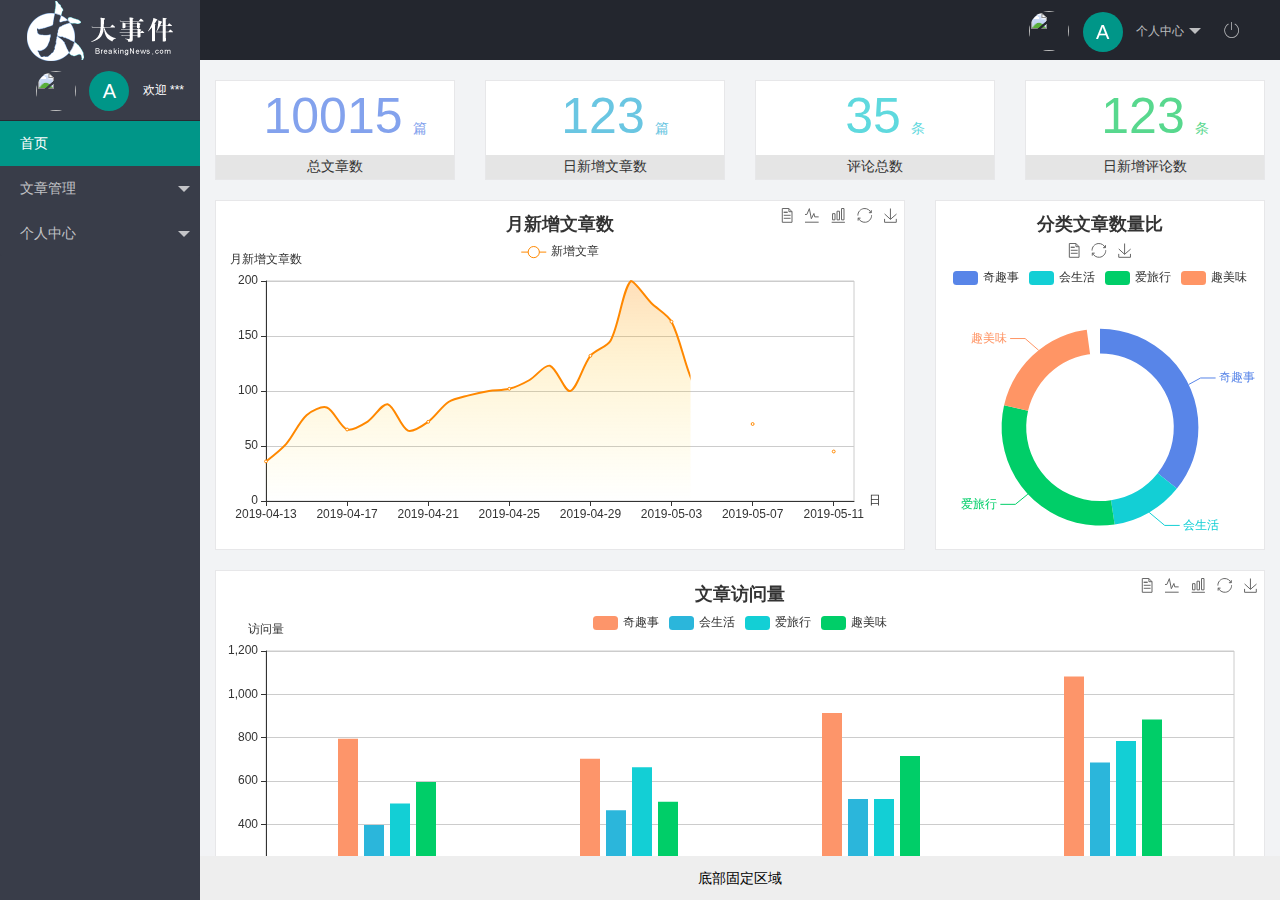
==== commit 0e4cf7e4: "完成了修改密码和头像的功能" ====
--- a/index.html
+++ b/index.html
@@ -32,9 +32,9 @@
                 个人中心
               </a>
             <dl class="layui-nav-child">
-              <dd><a href="">基本资料</a></dd>
-              <dd><a href="">更换头像</a></dd>
-              <dd><a href="">重置密码</a></dd>
+              <dd><a href="./user/user.html" target="fm">基本资料</a></dd>
+              <dd><a href="/user/user-avatar.html" target="fm">更换头像</a></dd>
+              <dd><a href="/user/user-Pwd.html" target="fm">重置密码</a></dd>
             </dl>
           </li>
           <li class="layui-nav-item" lay-header-event="menuRight" lay-unselect>
@@ -70,11 +70,11 @@
             <li class="layui-nav-item">
                 <a href="javascript:;">个人中心</a>
                 <dl class="layui-nav-child">
-                  <dd><a href="javascript:;"><i class="layui-icon layui-icon-table
+                  <dd><a href="./user/user.html" target="fm"><i class="layui-icon layui-icon-table
                     "></i> 基本资料</a></dd>
-                  <dd><a href="javascript:;"><i class="layui-icon layui-icon-face-smile
+                  <dd><a href="/user/user-avatar.html" target="fm"><i class="layui-icon layui-icon-face-smile
                     "></i> 更换头像</a></dd>
-                  <dd><a href="javascript:;"><i class="layui-icon layui-icon-rate-solid
+                  <dd><a href="/user/user-Pwd.html" target="fm"><i class="layui-icon layui-icon-rate-solid
                     "></i> 重置密码</a></dd>
                 </dl>
               </li>
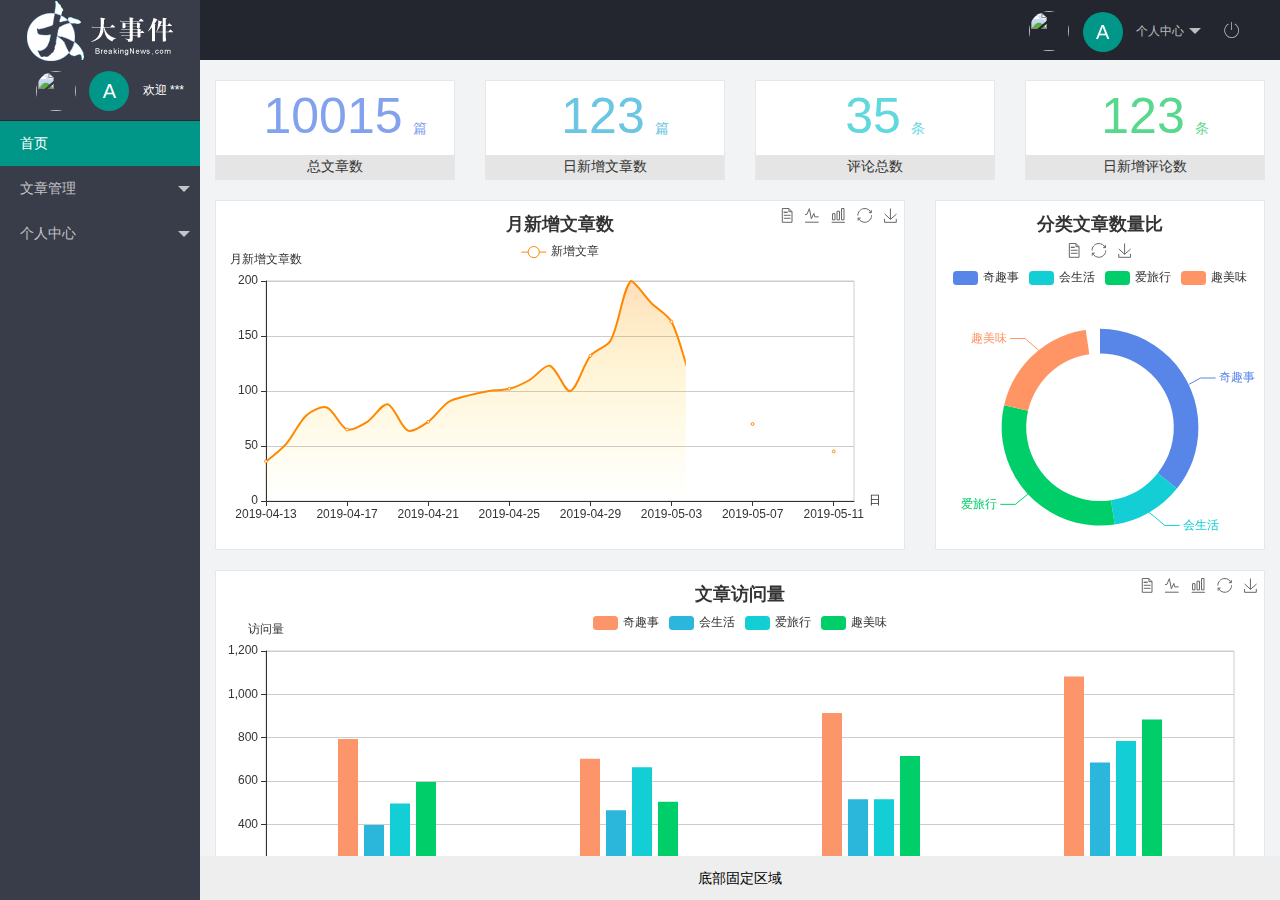
==== commit 96959048: "完成" ====
--- a/index.html
+++ b/index.html
@@ -60,10 +60,10 @@
             <li class="layui-nav-item">
               <a href="javascript:;">文章管理</a>
               <dl class="layui-nav-child">
-                <dd><a href="javascript:;"><i class="layui-icon layui-icon-form
+                <dd><a href="/article/art-cate.html" target="fm"><i class="layui-icon layui-icon-form
                     "></i> 文章类别</a></dd>
-                <dd><a href="javascript:;"><i class="layui-icon layui-icon-list"></i> 文章列表</a></dd>
-                <dd><a href="javascript:;"><i class="layui-icon layui-icon-release
+                <dd><a href="/article/art-list.html" target="fm"><i class="layui-icon layui-icon-list"></i> 文章列表</a></dd>
+                <dd><a href="/article/art-tub.html" target="fm"><i class="layui-icon layui-icon-release
                     "></i> 发布文章</a></dd>
               </dl>
             </li>
